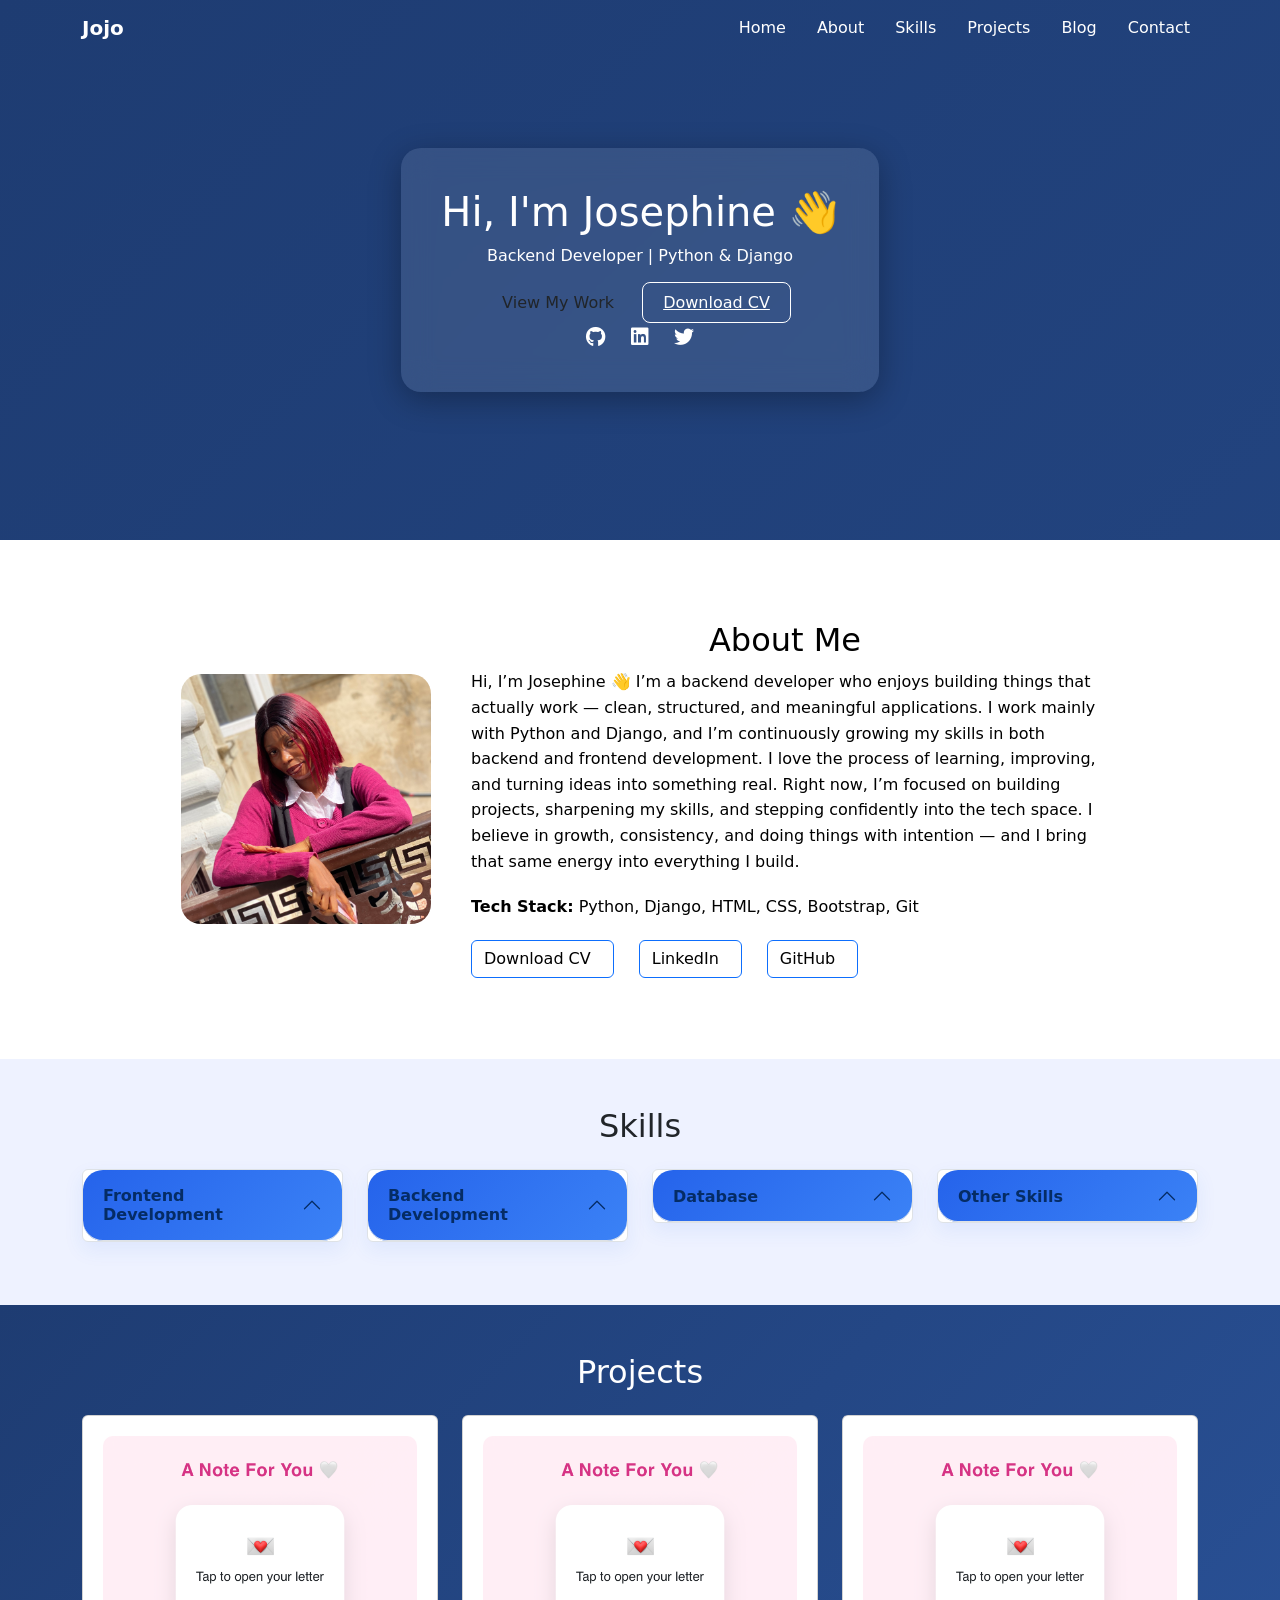
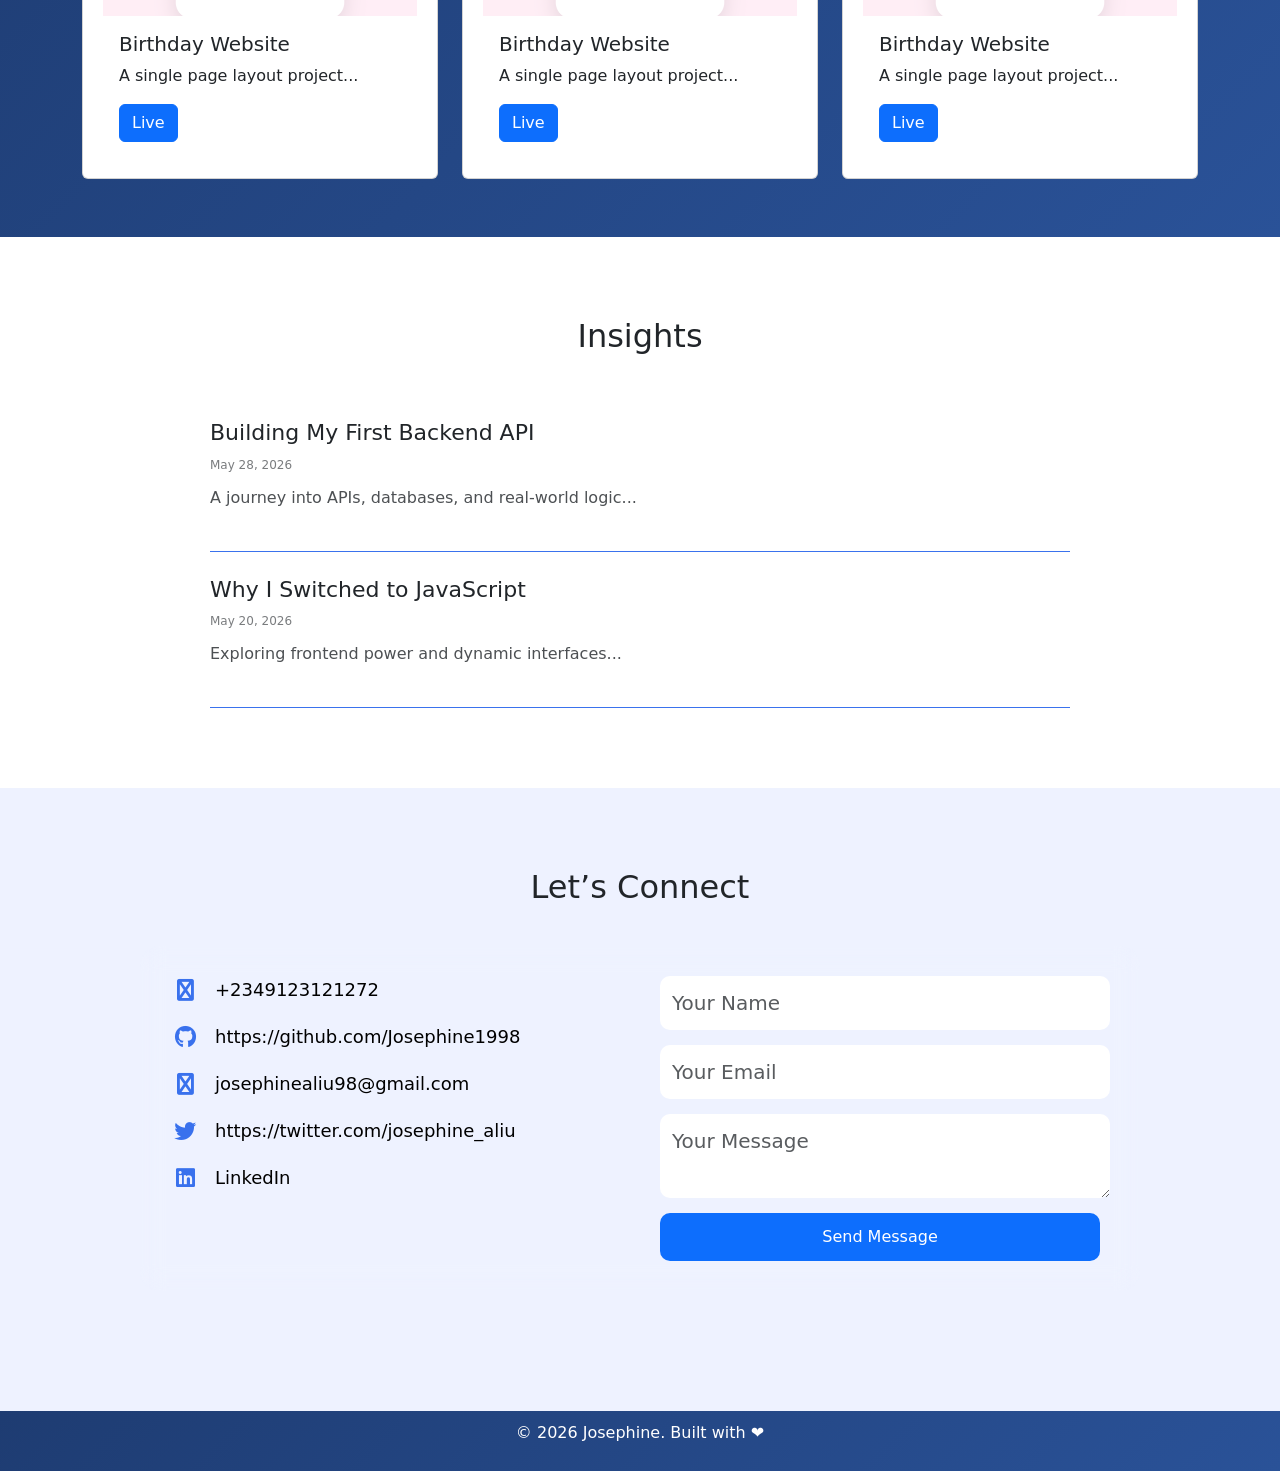
==== index.html @ 267a8271 "first commit" ====
<!DOCTYPE html>
<html lang="en">
<head>
    <meta charset="UTF-8">
    <meta name="viewport" content="width=device-width, initial-scale=1.0">
    <title>Document</title>

    <link rel="stylesheet" href="./style.css"> 
    
    <link href="https://cdn.jsdelivr.net/npm/bootstrap@5.3.0/dist/css/bootstrap.min.css" rel="stylesheet">
    <link rel="stylesheet" href="https://cdnjs.cloudflare.com/ajax/libs/font-awesome/6.0.0/css/all.min.css">
    <script src="./script.js"></script>
    <script src="https://cdn.jsdelivr.net/npm/bootstrap@5.3.0/dist/js/bootstrap.bundle.min.js"></script>
  </head>
<body>
  <!--Navigation Bar-->
  <nav class="navbar navbar-expand-lg fixed-top custom-nav">
  <div class="container d-flex align-items-center justify-content-between">
    
    <a class="navbar-brand fw-bold" href="#">Jojo</a>

      <ul class="navbar-nav d-flex flex-row ms-auto">
        <li class="nav-item"><a class="nav-link" href="#home">Home</a></li>
        <li class="nav-item"><a class="nav-link" href="#about">About</a></li>
        <li class="nav-item"><a class="nav-link" href="#skills">Skills</a></li>
        <li class="nav-item"><a class="nav-link" href="#projects">Projects</a></li>
        <li class="nav-item"><a class="nav-link" href="#blog">Blog</a></li>
        <li class="nav-item"><a class="nav-link" href="#contact">Contact</a></li>
      </ul>

  </div>
</nav>
    <!--Hero Section--->
<section id="home" class="hero">
  <div class="glass-card hero-card">

    <h1 class="fade-in">Hi, I'm Josephine 👋</h1>
    <p class="fade-in delay-1">
      Backend Developer | Python & Django
    </p>

    <div class="hero-buttons fade-in delay-2">
      <a href="#projects" class="btn">View My Work</a>
      <a href="cv.pdf" download class="btn-outline">Download CV</a>
    </div>

    <div class="socials fade-in delay-3">
      <a href="#"><i class="fab fa-github"></i></a>
      <a href="#"><i class="fab fa-linkedin"></i></a>
      <a href="#"><i class="fab fa-twitter"></i></a>
    </div>

  </div>
</section>
<!--About Section--->
<section id="about" class="about reveal">
  <div class="about-card">
    
    <div class="about-image">
      <img src="./image/abt.JPG" alt="Profile">
    </div>

    <div class="about-content">
      <h2>About Me</h2>
      <p>
Hi, I’m Josephine 👋

I’m a backend developer who enjoys building things that actually work — clean, structured, and meaningful applications. I work mainly with Python and Django, and I’m continuously growing my skills in both backend and frontend development.

I love the process of learning, improving, and turning ideas into something real. Right now, I’m focused on building projects, sharpening my skills, and stepping confidently into the tech space.

I believe in growth, consistency, and doing things with intention — and I bring that same energy into everything I build.
</p>
<p><strong>Tech Stack:</strong> Python, Django, HTML, CSS, Bootstrap, Git</p>

      <div class="about-buttons">
        <button type="button" class="btn btn-outline-primary"><a href="cv.pdf" download>Download CV </a></button>
        <button type="button" class="btn btn-outline-primary"><a href="#">LinkedIn</a></button>
        <button type="button" class="btn btn-outline-primary"><a href="#">GitHub</a></button>
      </div>
    </div>

  </div>
</section>
<!--Skill Section--->
<section id="skills" class="skills py-5">
  <div class="container">
    <h2 class="text-center mb-4">Skills</h2>

    <div class="row" id="skillsAccordion">
    
      <!-- FRONTEND -->
      <div class="col-md-3">
        <div class="accordion">

          <div class="accordion-item">
            <h2 class="accordion-header">
              <button class="accordion-button" type="button" data-bs-toggle="collapse" data-bs-target="#frontend">
                Frontend Development
              </button>
            </h2>

            <div id="frontend" class="accordion-collapse collapse" data-bs-parent="#skillsAccordion">
              <div class="accordion-body">

                <p>HTML</p>
                <div class="progress mb-2">
                  <div class="progress-bar" style="width:80%">80%</div>
                </div>

                <p>CSS</p>
                <div class="progress mb-2">
                  <div class="progress-bar" style="width:70%">70%</div>
                </div>

                <p>JavaScript</p>
                <div class="progress">
                  <div class="progress-bar" style="width:60%">60%</div>
                </div>

              </div>
            </div>
          </div>

        </div>
      </div>

      <!-- BACKEND -->
      <div class="col-md-3">
        <div class="accordion" id="backendSkills">

          <div class="accordion-item">
            <h2 class="accordion-header">
              <button class="accordion-button" type="button" data-bs-toggle="collapse" data-bs-target="#backend">
                Backend Development
              </button>
            </h2>

            <div id="backend" class="accordion-collapse collapse" data-bs-parent="#skillsAccordion">
              <div class="accordion-body">

                <p>Python</p>
                <div class="progress mb-2">
                  <div class="progress-bar" style="width:90%">90%</div>
                </div>

                <p>Django</p>
                <div class="progress mb-2">
                  <div class="progress-bar" style="width:70%">70%</div>
                </div>

                <p>Flask</p>
                <div class="progress">
                  <div class="progress-bar" style="width:60%">60%</div>
                </div>

              </div>
            </div>
          </div>

        </div>
      </div>

      <!-- DATABASE -->
      <div class="col-md-3">
        <div class="accordion" id="databaseSkills">

          <div class="accordion-item">
            <h2 class="accordion-header">
              <button class="accordion-button" type="button" data-bs-toggle="collapse" data-bs-target="#database">
                Database
              </button>
            </h2>

            <div id="database" class="accordion-collapse collapse" data-bs-parent="#skillsAccordion">
              <div class="accordion-body">

                <p>SQLite</p>
                <div class="progress mb-2">
                  <div class="progress-bar" style="width:85%">85%</div>
                </div>

                <p>PostgreSQL</p>
                <div class="progress">
                  <div class="progress-bar" style="width:70%">70%</div>
                </div>

              </div>
            </div>
          </div>

        </div>

      </div>

      <!-- OTHER -->
       <div class="col-md-3">
        <div class="accordion" id="otherSkills">

          <div class="accordion-item">
            <h2 class="accordion-header">
              <button class="accordion-button" type="button" data-bs-toggle="collapse" data-bs-target="#others">
                Other Skills
              </button>
            </h2>

            <div id="others" class="accordion-collapse collapse" data-bs-parent="#skillsAccordion">
              <div class="accordion-body">

                <p>Git</p>
                <div class="progress mb-2">
                  <div class="progress-bar" style="width:90%">90%</div>
                </div>

                <p>GitHub</p>
                <div class="progress mb-2">
                  <div class="progress-bar" style="width:85%">85%</div>
                </div>

                <p>Testing</p>
                <div class="progress">
                  <div class="progress-bar" style="width:70%">60%</div>
                </div>

              </div>
            </div>
          </div>

        </div>
      </div>
      </div>
    </div>
  </div>
</section>
<!--Projects Section--->
  <section id="projects" class="py-5">
  <div class="container">
    <h2 class="text-center mb-4">Projects</h2>

    <div class="row">

      <div class="col-md-4">
        <div class="card">
          <img src="./image/IMG_6779.PNG" class="card-img-top">
          <div class="card-body">
            <h5>Birthday Website</h5>
            <p>A single page layout project...</p>
            <a href="https://josephine1998.github.io/joshua-Birthday/" class="btn btn-primary">Live</a>
          </div>
        </div>
      </div>
      <div class="col-md-4">
        <div class="card">
          <img src="./image/IMG_6779.PNG" class="card-img-top">
          <div class="card-body">
            <h5>Birthday Website</h5>
            <p>A single page layout project...</p>
            <a href="https://josephine1998.github.io/joshua-Birthday/" class="btn btn-primary">Live</a>
          </div>
        </div>
      </div>
      <div class="col-md-4">
        <div class="card">
          <img src="./image/IMG_6779.PNG" class="card-img-top">
          <div class="card-body">
            <h5>Birthday Website</h5>
            <p>A single page layout project...</p>
            <a href="https://josephine1998.github.io/joshua-Birthday/" class="btn btn-primary">Live</a>
          </div>
        </div>
      </div>
    </div>
  </div>
</section>
  <!-- Blog Section -->
<section class="blog">
  <h2>Insights</h2>

  <div class="blog-list">
    
    <div class="blog-item">
      <h3>Building My First Backend API</h3>
      <span>May 28, 2026</span>
      <p>A journey into APIs, databases, and real-world logic...</p>
    </div>

    <div class="blog-item">
      <h3>Why I Switched to JavaScript</h3>
      <span>May 20, 2026</span>
      <p>Exploring frontend power and dynamic interfaces...</p>
    </div>

  </div>
</section>
<!--Contact Section--->
<section class="contact">
  <h2>Let’s Connect</h2>

  <div class="contact-container">

    <!-- LEFT: SOCIALS -->
    <div class="contact-socials">

      <a href="tel:+2349123121272">
        <i class="fab fa-phone"></i>
        <span>+2349123121272</span>
      </a>
      
      <a href="https://github.com/Josephine1998" target="_blank">
        <i class="fab fa-github"></i>
        <span>https://github.com/Josephine1998</span>
      </a>

      <a href="mailto:josephinealiu98@gmail.com" target="_blank">
        <i class="fab fa-envelope"></i>
        <span>josephinealiu98@gmail.com</span>
      </a>

      <a href="https://twitter.com/josephine_aliu" target="_blank">
        <i class="fab fa-twitter"></i>
        <span>https://twitter.com/josephine_aliu</span>
      </a>
      
      <a href="https://www.linkedin.com/in/josephine-aliu-448036221?" target="_blank">
        <i class="fab fa-linkedin"></i>
        <span>LinkedIn</span>
      </a>

    </div>

    <!-- RIGHT: FORM -->
    <div class="contact-form">
      <form>
        <input type="text" class="form-control form-control-lg"placeholder="Your Name">
        <input type="email" class="form-control form-control-lg" placeholder="Your Email">
        <textarea class="form-control form-control-lg" placeholder="Your Message"></textarea>
        <button class="btn btn-primary" type="submit">Send Message</button>
      </form>
    </div>

  </div>
</section>
<!-- Footer section -->
<footer class="footer">
  <p>© 2026 Josephine. Built with ❤️</p>
</footer>
</body>
</html>
---- style.css ----
/* NAVBAR STYLE */
html {
  scroll-behavior: smooth;
}

.custom-nav {
  background-color: transparent;
  transition: 0.3s ease;
}

.custom-nav .nav-link {
  color: white;
  margin-left: 15px;
  font-weight: 500;
}

.custom-nav .navbar-brand {
  color: white;
}

.custom-nav.scrolled {
  background-color: white;
  box-shadow: 0 2px 10px rgba(0,0,0,0.1);
}

.custom-nav.scrolled .nav-link,
.custom-nav.scrolled .navbar-brand {
  color: #333;
}

/* RESET */
* {
  margin: 0;
  padding: 0;
  box-sizing: border-box;
}

body {
  font-family: 'Segoe UI', sans-serif;
  line-height: 1.6;
  background-color: #f8f9fa;
  color: #333;
}

/* CONTAINER SPACING */
section {
  padding: 80px 0;
}

/* HEADINGS */
h1, h2, h3 {
  font-weight: 700;
}

h2 {
  text-align: center;
  margin-bottom: 40px;
}

/* BUTTON */
.btn-primary {
  background-color: #2563eb;
  border: none;
  padding: 10px 20px;
  border-radius: 5px;
  transition: 0.3s ease;
}

.btn-primary:hover {
  background-color: #1e40af;
}

/* ================= HERO ================= */
/* .hero {
  height: 100vh;
  display: flex;
  align-items: center;
  justify-content: center;
  text-align: center;
  background: linear-gradient(to right, #2563eb, #3b82f6);
  color: white;
}

.hero h1 {
  font-size: 3rem;
}

.hero p {
  margin: 15px 0;
  font-size: 1.2rem;
} */
body {
  margin: 0;
  font-family: 'Poppins', sans-serif;
}

/* HERO */
.hero {
  min-height: 60vh;
  display: flex;
  align-items: center;
  justify-content: center;
  padding: 20px;
  background: linear-gradient(135deg, #1e3c72, #2a5298);
  animation: gradientMove 8s ease infinite;
  background-size: 300% 300%;
  color: white;
}

/* Smooth moving gradient */
@keyframes gradientMove {
    0% { background-position: 0% 50%; }
    50% { background-position: 100% 50%; }
    100% { background-position: 0% 50%; }
}


/* GLASS CARD */
.glass-card {
  background: rgba(255, 255, 255, 0.1);
  border-radius: 20px;
  backdrop-filter: blur(15px);
  -webkit-backdrop-filter: blur(15px);
  padding: 40px;
  text-align: center;
  box-shadow: 0 8px 32px rgba(0,0,0,0.3);
  max-width: 600px;
}

/* BUTTONS */
.btn {
  background: #00c6ff;
  padding: 10px 20px;
  border-radius: 8px;
  color: white;
  text-decoration: none;
  margin-right: 10px;
}

.btn-outline {
  border: 1px solid white;
  padding: 10px 20px;
  border-radius: 8px;
  color: white;
}

/* SOCIALS */
.socials a {
  margin: 10px;
  font-size: 20px;
  color: white;
}
.fade-in {
  opacity: 0;
  transform: translateY(20px);
  animation: fadeUp 0.8s ease forwards;
}

.delay-1 { animation-delay: 0.3s; }
.delay-2 { animation-delay: 0.6s; }
.delay-3 { animation-delay: 0.9s; }

@keyframes fadeUp {
  to {
    opacity: 1;
    transform: translateY(0);
  }
}

.reveal {
  opacity: 0;
  transform: translateY(40px);
  transition: 0.6s ease;
}

.reveal.active {
  opacity: 1;
  transform: translateY(0);
}

/* ================= ABOUT ================= */
.about {
  display: flex;
  justify-content: center;
  padding: 60px 20px;
}

.about-card {
  display: flex;
  align-items: center;
  gap: 40px;
  max-width: 1000px;
  width: 100%;

  background: rgba(255, 255, 255, 0.08);
  backdrop-filter: blur(15px);
  border-radius: 20px;
  padding: 40px;

  border: 1px solid rgba(255, 255, 255, 0.2);
}

.about-image img {
  width: 250px;
  height: 250px;
  object-fit: cover;
  border-radius: 20px;
}

.about-content {
  flex: 1;
  color: black;
  /* opacity: 1;
  position: relative;
  z-index: 2; */
}

.about-content h2 {
  margin-bottom: 10px;
}

.about-content p {
  line-height: 1.6;
  margin-bottom: 20px;
}

.about-buttons {
  display: flex;
  gap: 15px;
  flex-wrap: nowrap; /* 🚨 THIS IS THE KEY */
  justify-content: flex-start;
  flex-wrap: nowrap;
  overflow-x: auto; /* allows scroll instead of breaking */
}

.about-buttons a {
  margin-right: 10px;
  /* padding: 10px; */
  border-radius: 10px;
  text-decoration: none;
  color: black;
  transition: 0.3s;

}

/* .about-buttons a:hover {
  background: rgba(255, 255, 255, 0.3);
} */

@media (max-width: 768px) {
  .about-card {
    flex-direction: column;
    text-align: center;
  }

  .about-image img {
    width: 180px;
    height: 180px;
  }

  .about-buttons {
    gap: 10px;
    text-align: center;
  }

  .about-buttons button {
    font-size: 12px;
    padding: 8px 10px;
    text-align: center;
  }

  .about-buttons a {
    display: inline-block;
    margin-bottom: 10px;
  }
}



/* ================= SKILLS ================= */
.accordion-button {
  font-weight: 600;
}

.accordion-button:not(.collapsed) {
  background-color: #2563eb;
  color: white;
}

.accordion-body {
  background-color: #f9fafb;
}

/* SOFT ACCORDION STYLE */
.accordion-item {
  border: none;
  border-radius: 20px;
  margin-bottom: 15px;
  overflow: hidden;
  box-shadow: 0 8px 20px rgba(37, 99, 235, 0.08);
}

/* HEADER BUTTON */
.accordion-button {
  border-radius: 20px !important;
  background: #f0f4ff;
  font-weight: 600;
  color: #2563eb;
  padding: 15px;
}

/* WHEN OPEN */
.accordion-button:not(.collapsed) {
  background: linear-gradient(135deg, #2563eb, #3b82f6);
  color: white;
}

/* REMOVE UGLY BORDER LINE */
.accordion-button:focus {
  box-shadow: none;
}

/* BODY */
.accordion-body {
  background: #ffffff;
  border-radius: 15px;
}

/* PROGRESS BAR SOFT LOOK */
.progress {
  height: 8px;
  border-radius: 50px;
  background-color: #e0e7ff;
}

.progress-bar {
  border-radius: 50px;
  background: linear-gradient(90deg, #2563eb, #60a5fa);
}

.skills {
  background-color: #eef2ff;
}

.progress {
  height: 10px;
  border-radius: 20px;
  overflow: hidden;
  margin-bottom: 20px;
}

.progress-bar {
  background-color: #2563eb;
  font-size: 10px;
  text-align: right;
  padding-right: 5px;
}

/* ================= PROJECTS ================= */
#projects{
  background: linear-gradient(135deg, #1e3c72, #2a5298);
  color: white;
}
.card img {
  border-radius: 10px 10px 0 0;
  height: 180px;
  object-fit: cover;
}

.card-body {
  padding: 15px;
}

.card {
  border-radius: 20px;
  overflow: hidden;
  transition: 0.3s ease;
  position: relative;
  height: auto;
  padding: 20px;
  margin-bottom: 10px;
}

.card:hover {
  transform: translateY(-8px);
}

/* overlay */
.card-overlay {
  position: absolute;
  bottom: 0;
  background: rgba(37, 99, 235, 0.9);
  color: white;
  width: 100%;
  padding: 15px;
  transform: translateY(100%);
  transition: 0.3s;
}

.card:hover .card-overlay {
  transform: translateY(0);
}

#projects {
  min-height: 40v;
  padding: 30px 0;
}

#about {
  min-height: 60v;
  padding: 40px 0;
}

/* ================= BLOG ================= */
.blog {
  padding: 80px 20px;
  max-width: 900px;
  margin: auto;
}

.blog h2 {
  font-size: 32px;
  margin-bottom: 40px;
}

.blog-item {
  padding: 25px 0;
  border-bottom: 1px solid rgba(37, 99, 235, 0.9);
  cursor: pointer;
  transition: 0.3s;
  position: relative;
}


.blog-item h3 {
  font-size: 22px;
  margin-bottom: 5px;
}

.blog-item span {
  font-size: 12px;
  opacity: 0.6;
}

.blog-item p {
  margin-top: 10px;
  opacity: 0.8;
  max-width: 600px;
}

.blog-item:hover {
  transform: translateX(10px);
}

.blog-item::before {
  content: "";
  position: absolute;
  left: 0;
  bottom: 0;
  width: 0%;
  height: 2px;
  background: white;
  transition: 0.3s;
}

.blog-item:hover::before {
  width: 100%;
}

@media (max-width: 768px) {
  .blog {
    padding: 60px 15px;
  }

  .blog h2 {
    font-size: 24px;
    text-align: center;
  }

  .blog-item h3 {
    font-size: 18px;
  }

  .blog-item p {
    font-size: 14px;
  }
}

@media (max-width: 480px) {
  .blog-item {
    padding: 20px 0;
  }
}
/* ================= CONTACT ================= */
.contact-container {
  display: flex;
  justify-content: space-between;
  gap: 40px;
  max-width: 1000px;
  margin: 40px auto;
  padding: 30px;
  border-radius: 20px;
  backdrop-filter: blur(12px);
  background: rgba(255,255,255,0.05);
}


.contact {
  text-align: center;
  padding: 80px 20px;
  background-color: #eef2ff;
}

.contact-socials {
  flex: 1;
  display: flex;
  flex-direction: column;
  gap: 20px;
}

.contact-socials a {
  display: flex;
  align-items: center;
  gap: 15px;
  text-decoration: none;
  /* color: white; */
  font-size: 18px;
  transition: 0.3s;
}

.contact-socials i {
  font-size: 22px;
  width: 30px;
  text-align: center;
  color: rgba(37, 99, 235, 0.9);
}

.contact-socials span {
  color: black;
}

.contact-socials a:hover {
  transform: translateX(8px);
  opacity: 0.7;
}

.contact-form {
  flex: 1;
}

.contact-form form {
  display: flex;
  flex-direction: column;
  gap: 15px;
}

.contact-form input,
.contact-form textarea {
  padding: 12px;
  border-radius: 10px;
  border: none;
  outline: none;
}

.contact-form button {
  padding: 12px;
  border: none;
  border-radius: 10px;
  cursor: pointer;
}

@media (max-width: 768px) {
  .contact-container {
    flex-direction: column;
  }

  .contact-socials {
    order: 1; /* socials FIRST */
  }

  .contact-form {
    order: 2; /* form BELOW */
  }
}

/* 

.contact-socials {
  margin: 20px 0;
}

.contact-socials a {
  margin: 0 10px;
  font-size: 24px;
  color: white;
  transition: 0.3s;
}

.contact-socials a:hover {
  transform: scale(1.2);
  opacity: 0.7;
}

.contact form {
  max-width: 500px;
  margin: auto;
  padding: 20px;
  border-radius: 15px;
  backdrop-filter: blur(10px);
  background: rgba(255,255,255,0.05);
}

.contact input,
.contact textarea {
  width: 100%;
  padding: 12px;
  border-radius: 10px;
  border: none;
  outline: none;
  margin-bottom: 15px;
}

@media (max-width: 768px) {
  .contact {
    padding: 60px 15px;
  }

  .contact h2 {
    font-size: 24px;
  }

  .contact-socials a {
    font-size: 20px;
  }

  .contact form {
    gap: 12px;
  }
}

@media (max-width: 500px) {
  .contact button {
    width: 100%;
  }
} */
/* ================= FOOTER ================= */
.footer {
  text-align: center;
  padding: 10px;
  background: linear-gradient(135deg, #1e3c72, #2a5298);
  color: white;
  backdrop-filter: blur(10px);
}

/* ================= MOBILE ================= */
@media (max-width: 768px) {
  .hero h1 {
    font-size: 2rem;
  }

  .row {
    text-align: center;
  }

  .about img {
    margin-bottom: 20px;
  }
}
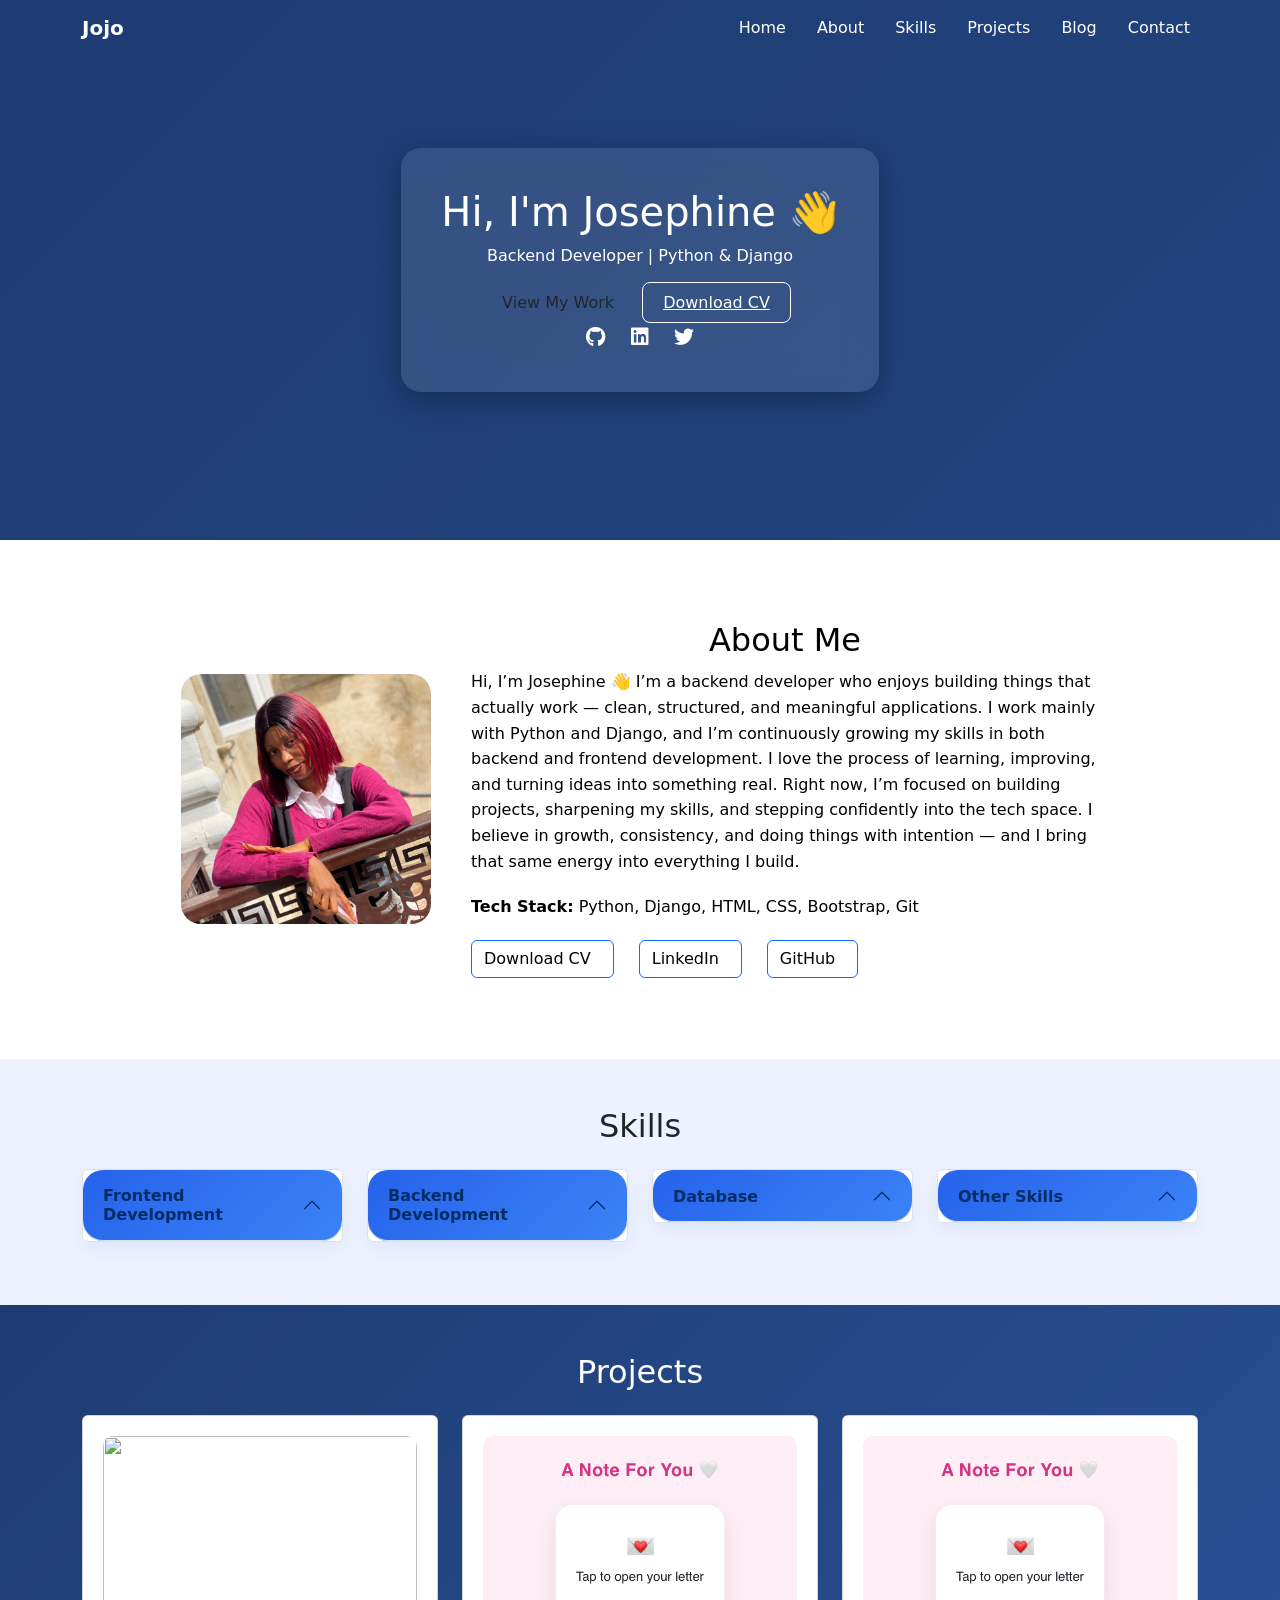
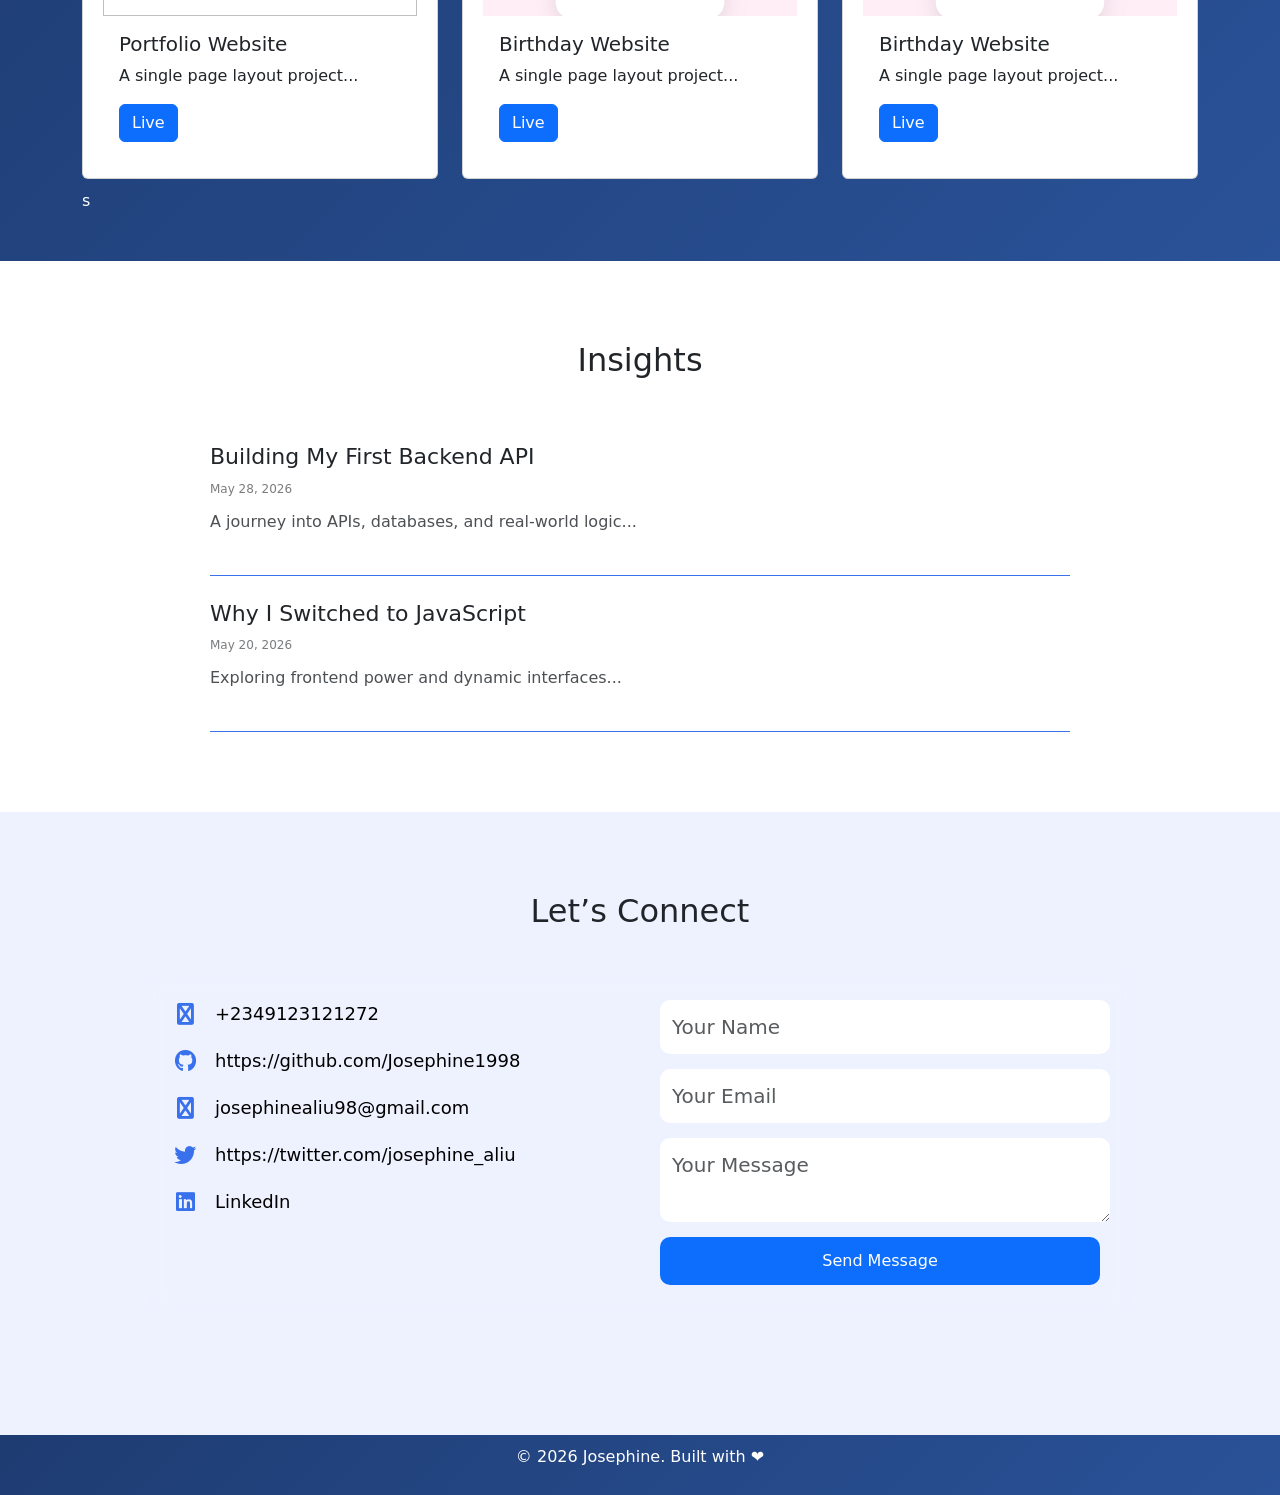
==== commit 1c38f3bf: "modifed some sections" ====
--- a/index.html
+++ b/index.html
@@ -41,13 +41,13 @@
 
     <div class="hero-buttons fade-in delay-2">
       <a href="#projects" class="btn">View My Work</a>
-      <a href="cv.pdf" download class="btn-outline">Download CV</a>
+      <a href="https://drive.google.com/file/d/1-ngdaUMreWk4tXXgG9ZbaPuMj45Tqpm9/view?usp=drive_link" download class="btn-outline">Download CV</a>
     </div>
 
     <div class="socials fade-in delay-3">
-      <a href="#"><i class="fab fa-github"></i></a>
-      <a href="#"><i class="fab fa-linkedin"></i></a>
-      <a href="#"><i class="fab fa-twitter"></i></a>
+      <a href="https://github.com/josephine1998"><i class="fab fa-github"></i></a>
+      <a href="https://www.linkedin.com/in/josephine-aliu-448036221?"><i class="fab fa-linkedin"></i></a>
+      <a href="https://twitter.com/josephine_aliu"><i class="fab fa-twitter"></i></a>
     </div>
 
   </div>
@@ -74,9 +74,9 @@
 <p><strong>Tech Stack:</strong> Python, Django, HTML, CSS, Bootstrap, Git</p>
 
       <div class="about-buttons">
-        <button type="button" class="btn btn-outline-primary"><a href="cv.pdf" download>Download CV </a></button>
-        <button type="button" class="btn btn-outline-primary"><a href="#">LinkedIn</a></button>
-        <button type="button" class="btn btn-outline-primary"><a href="#">GitHub</a></button>
+        <button type="button" class="btn btn-outline-primary"><a href="https://drive.google.com/file/d/1-ngdaUMreWk4tXXgG9ZbaPuMj45Tqpm9/view?usp=drive_link" download>Download CV </a></button>
+        <button type="button" class="btn btn-outline-primary"><a href="https://www.linkedin.com/in/josephine-aliu-448036221?">LinkedIn</a></button>
+        <button type="button" class="btn btn-outline-primary"><a href="https://github.com/josephine1998">GitHub</a></button>
       </div>
     </div>
 
@@ -239,6 +239,16 @@
 
     <div class="row">
 
+      <div class="col-md-4">
+        <div class="card">
+          <img src="./image/IMG_6906.JPG" class="card-img-top">
+          <div class="card-body">
+            <h5>Portfolio Website</h5>
+            <p>A single page layout project...</p>
+            <a href="https://josephine1998.github.io/my_portfolio/" class="btn btn-primary">Live</a>
+          </div>
+        </div>s
+      </div>
       <div class="col-md-4">
         <div class="card">
           <img src="./image/IMG_6779.PNG" class="card-img-top">
@@ -259,21 +269,11 @@
           </div>
         </div>
       </div>
-      <div class="col-md-4">
-        <div class="card">
-          <img src="./image/IMG_6779.PNG" class="card-img-top">
-          <div class="card-body">
-            <h5>Birthday Website</h5>
-            <p>A single page layout project...</p>
-            <a href="https://josephine1998.github.io/joshua-Birthday/" class="btn btn-primary">Live</a>
-          </div>
-        </div>
-      </div>
     </div>
   </div>
 </section>
   <!-- Blog Section -->
-<section class="blog">
+<section id="blog" class="blog">
   <h2>Insights</h2>
 
   <div class="blog-list">
@@ -293,7 +293,7 @@
   </div>
 </section>
 <!--Contact Section--->
-<section class="contact">
+<section id="contact" class="contact">
   <h2>Let’s Connect</h2>
 
   <div class="contact-container">
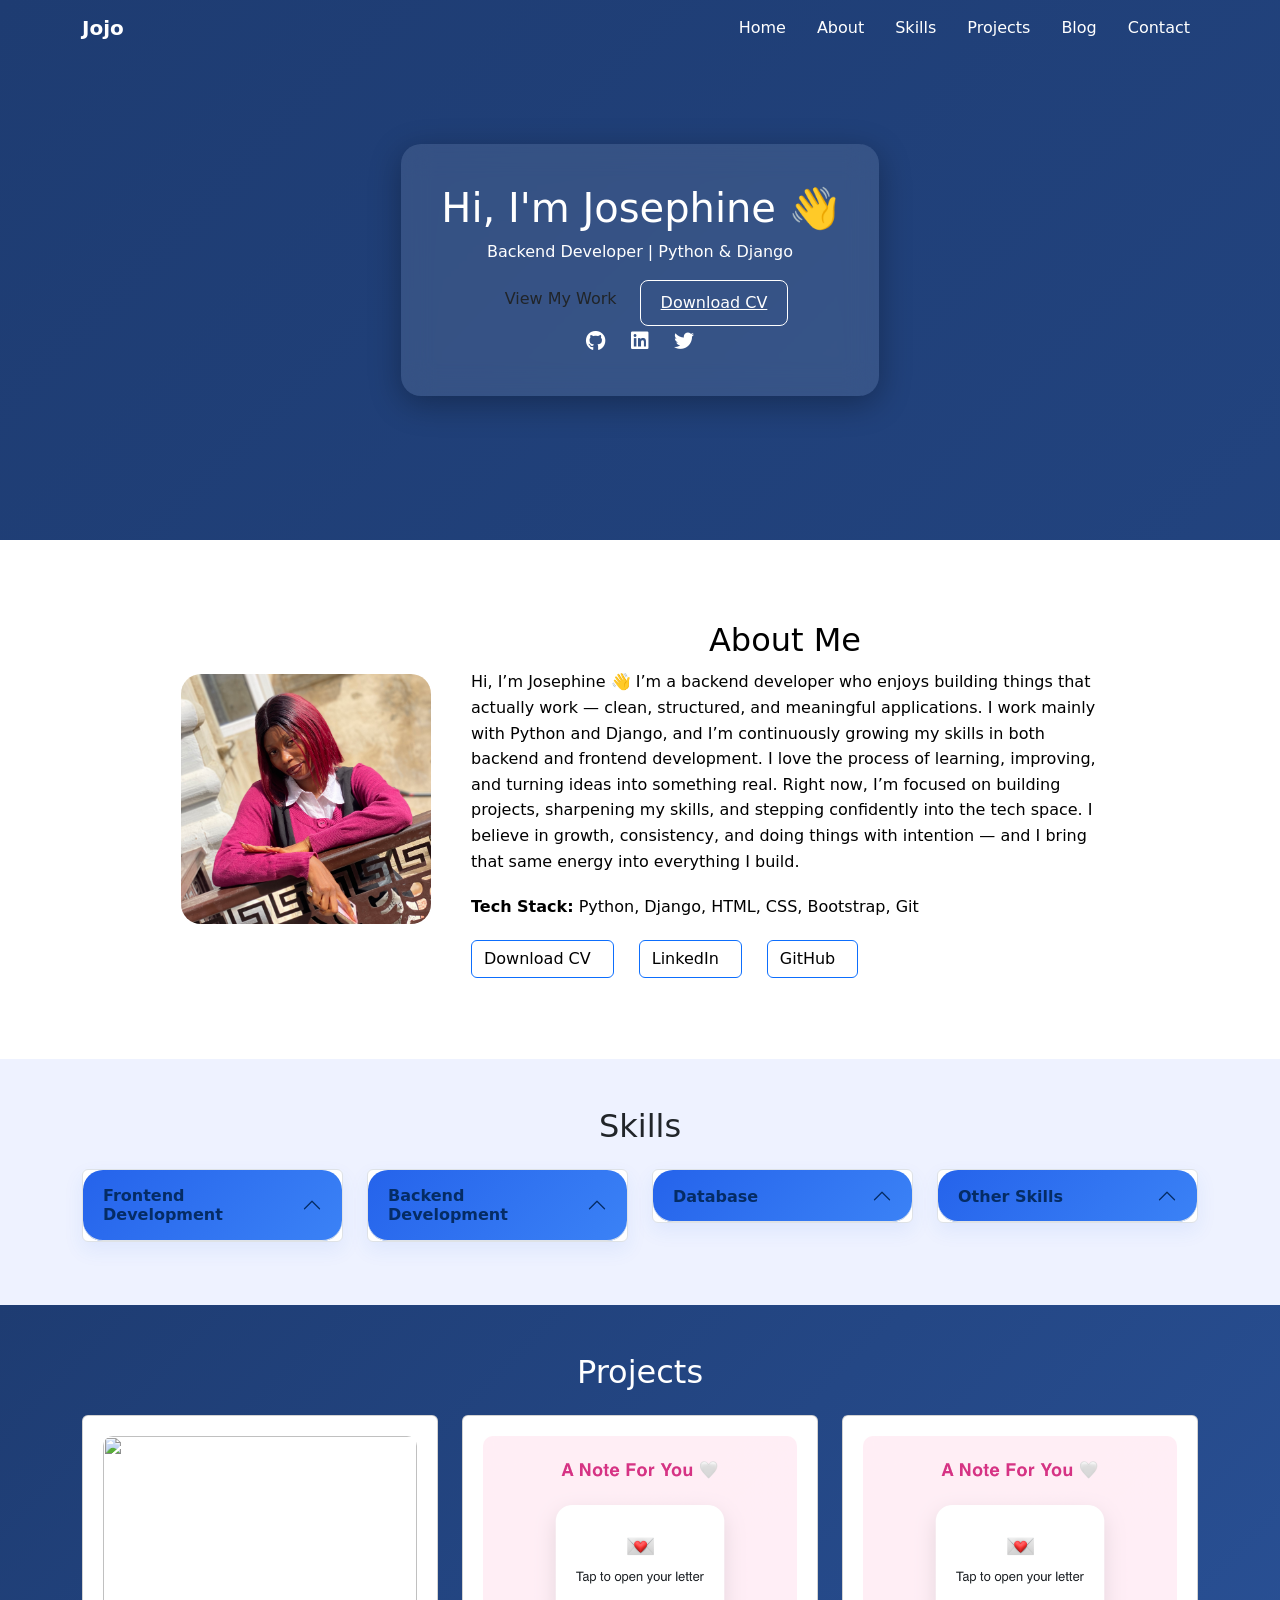
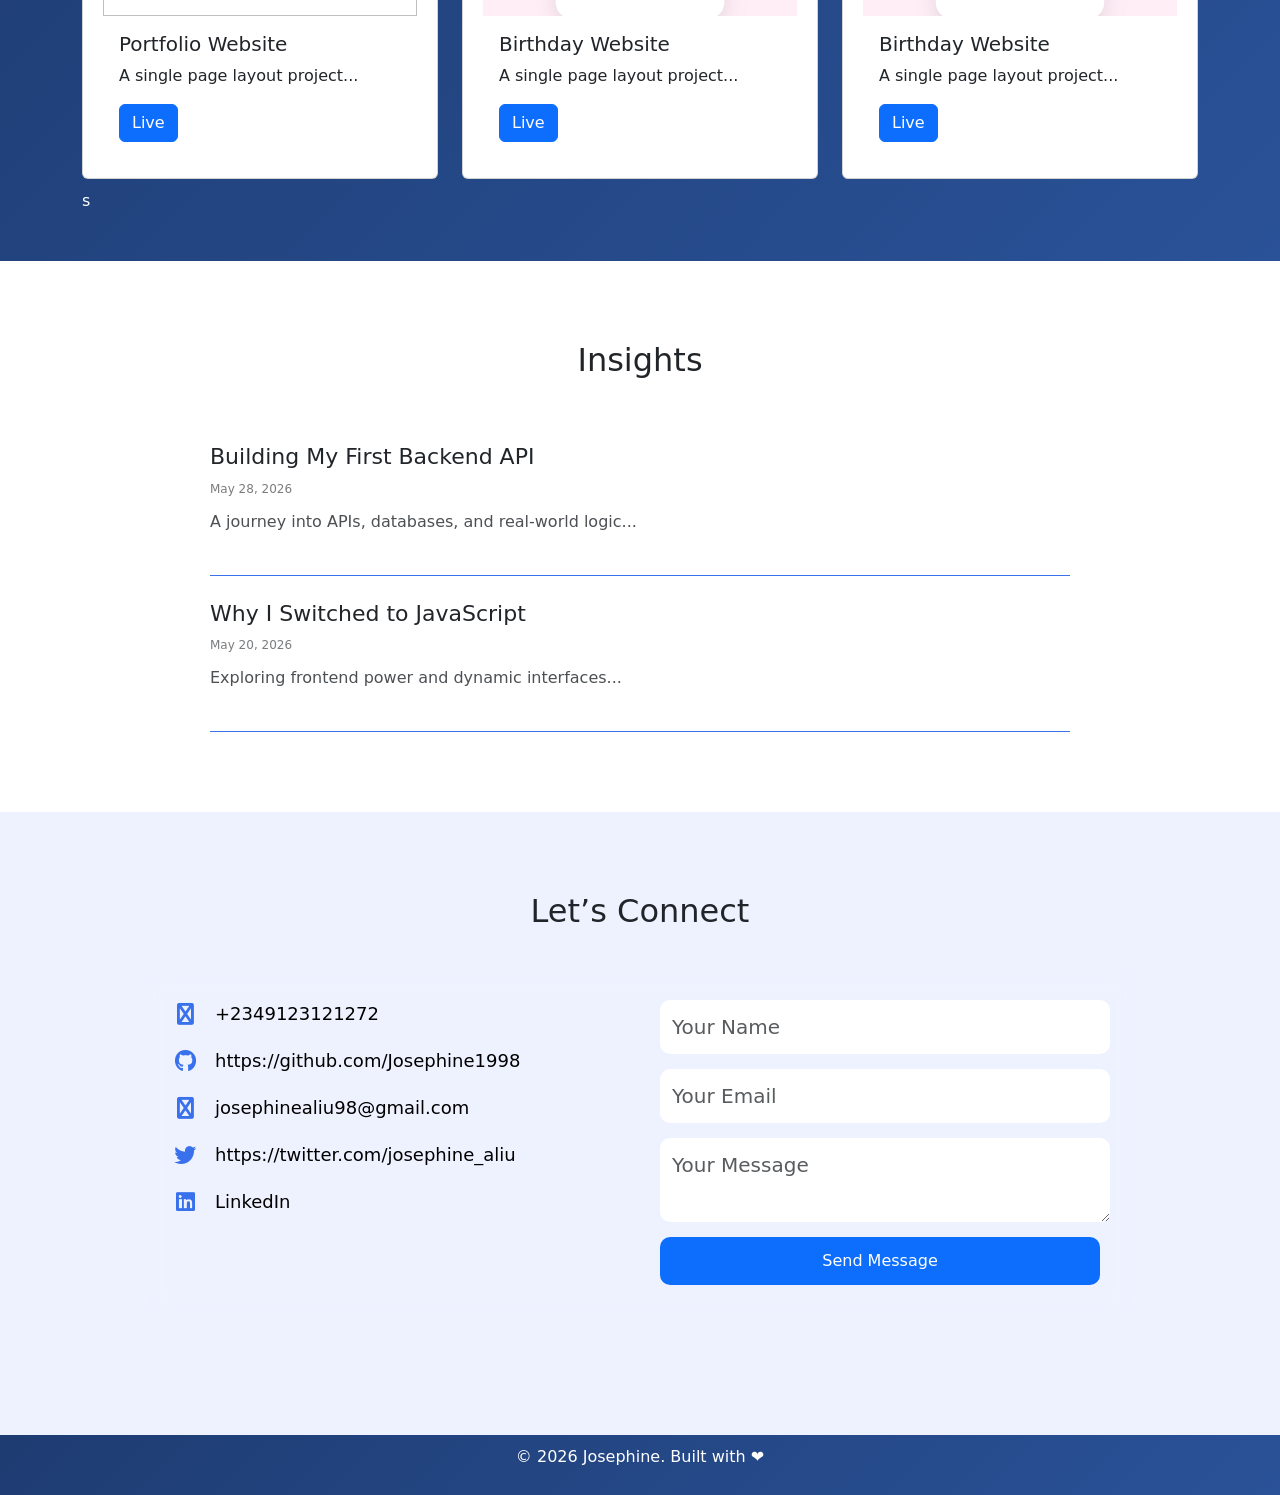
==== commit 077fed59: "modified hero button section" ====
--- a/index.html
+++ b/index.html
@@ -39,7 +39,7 @@
       Backend Developer | Python & Django
     </p>
 
-    <div class="hero-buttons fade-in delay-2">
+    <div class="hero-buttons fade-in delay-2 d-flex justify-content-center flex-nowrap">
       <a href="#projects" class="btn">View My Work</a>
       <a href="https://drive.google.com/file/d/1-ngdaUMreWk4tXXgG9ZbaPuMj45Tqpm9/view?usp=drive_link" download class="btn-outline">Download CV</a>
     </div>
--- a/style.css
+++ b/style.css
@@ -273,9 +273,8 @@
     display: inline-block;
     margin-bottom: 10px;
   }
-}
-
-
+
+}
 
 /* ================= SKILLS ================= */
 .accordion-button {
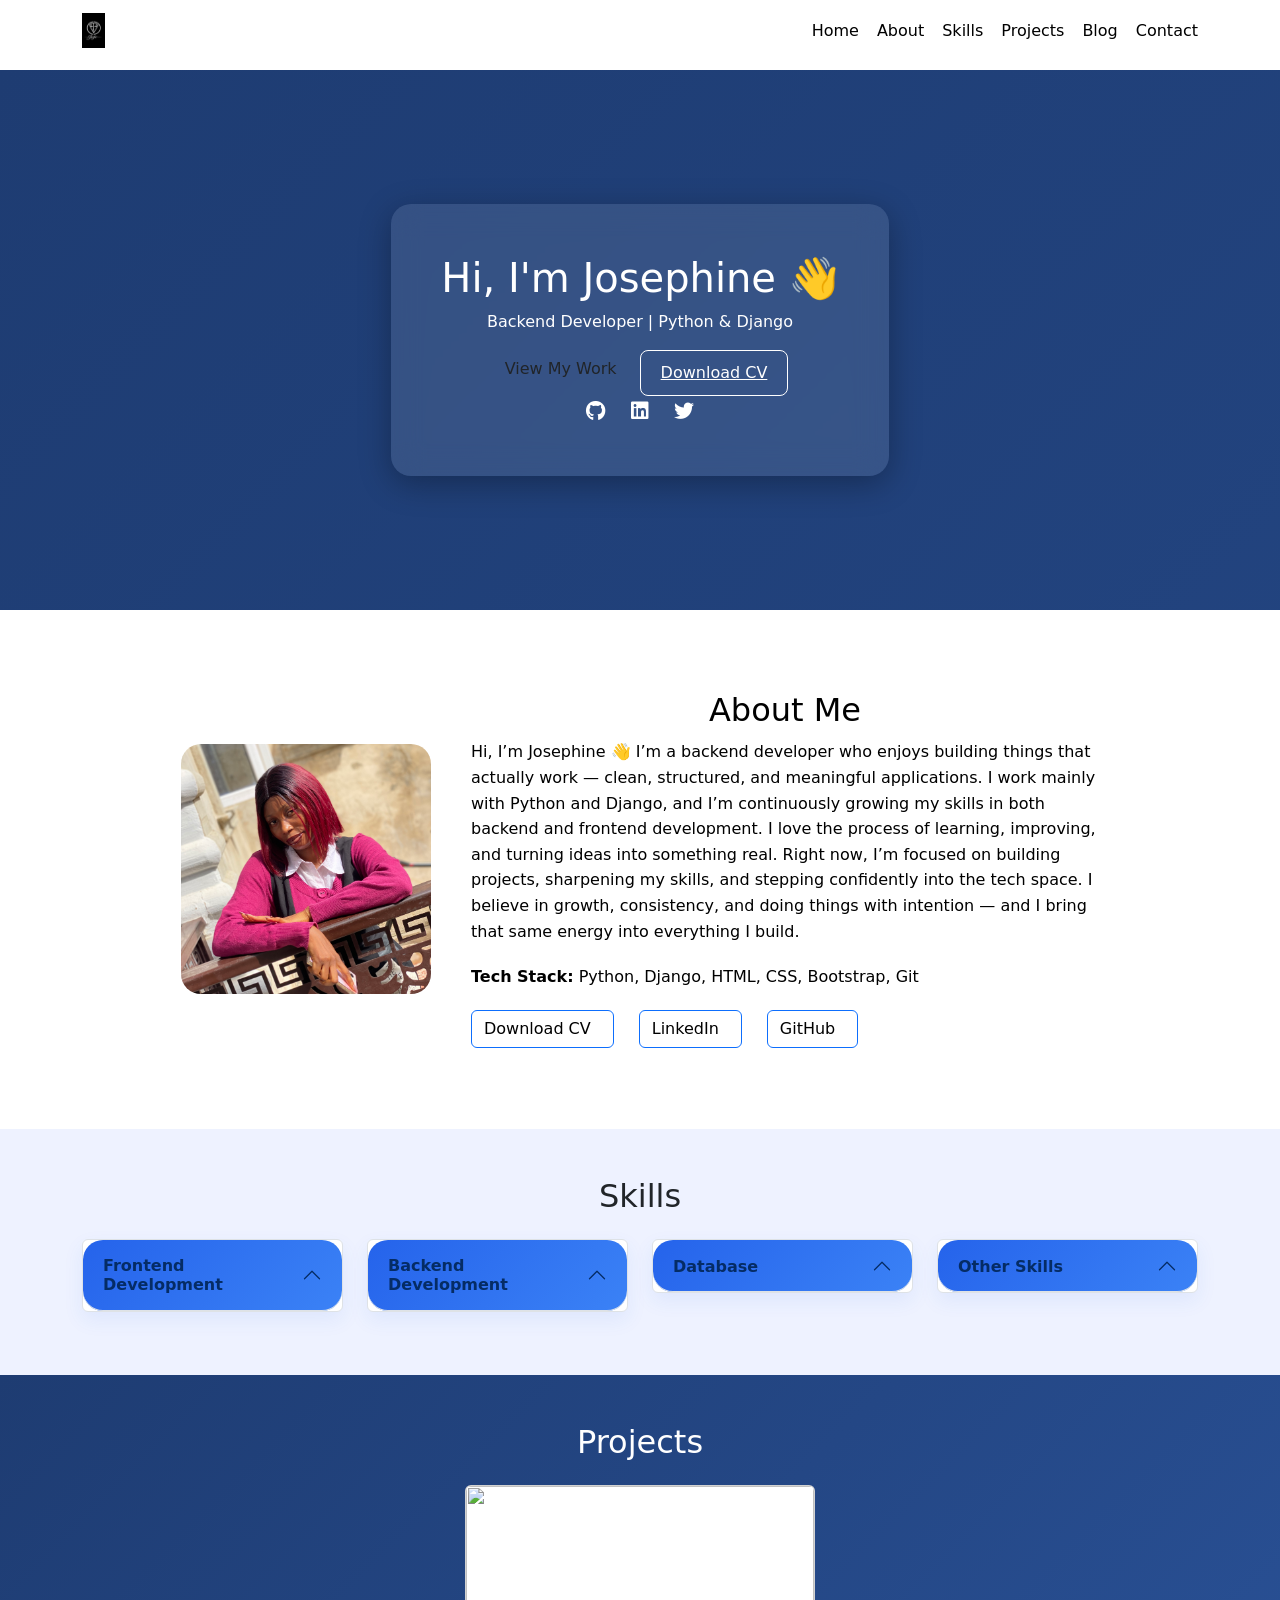
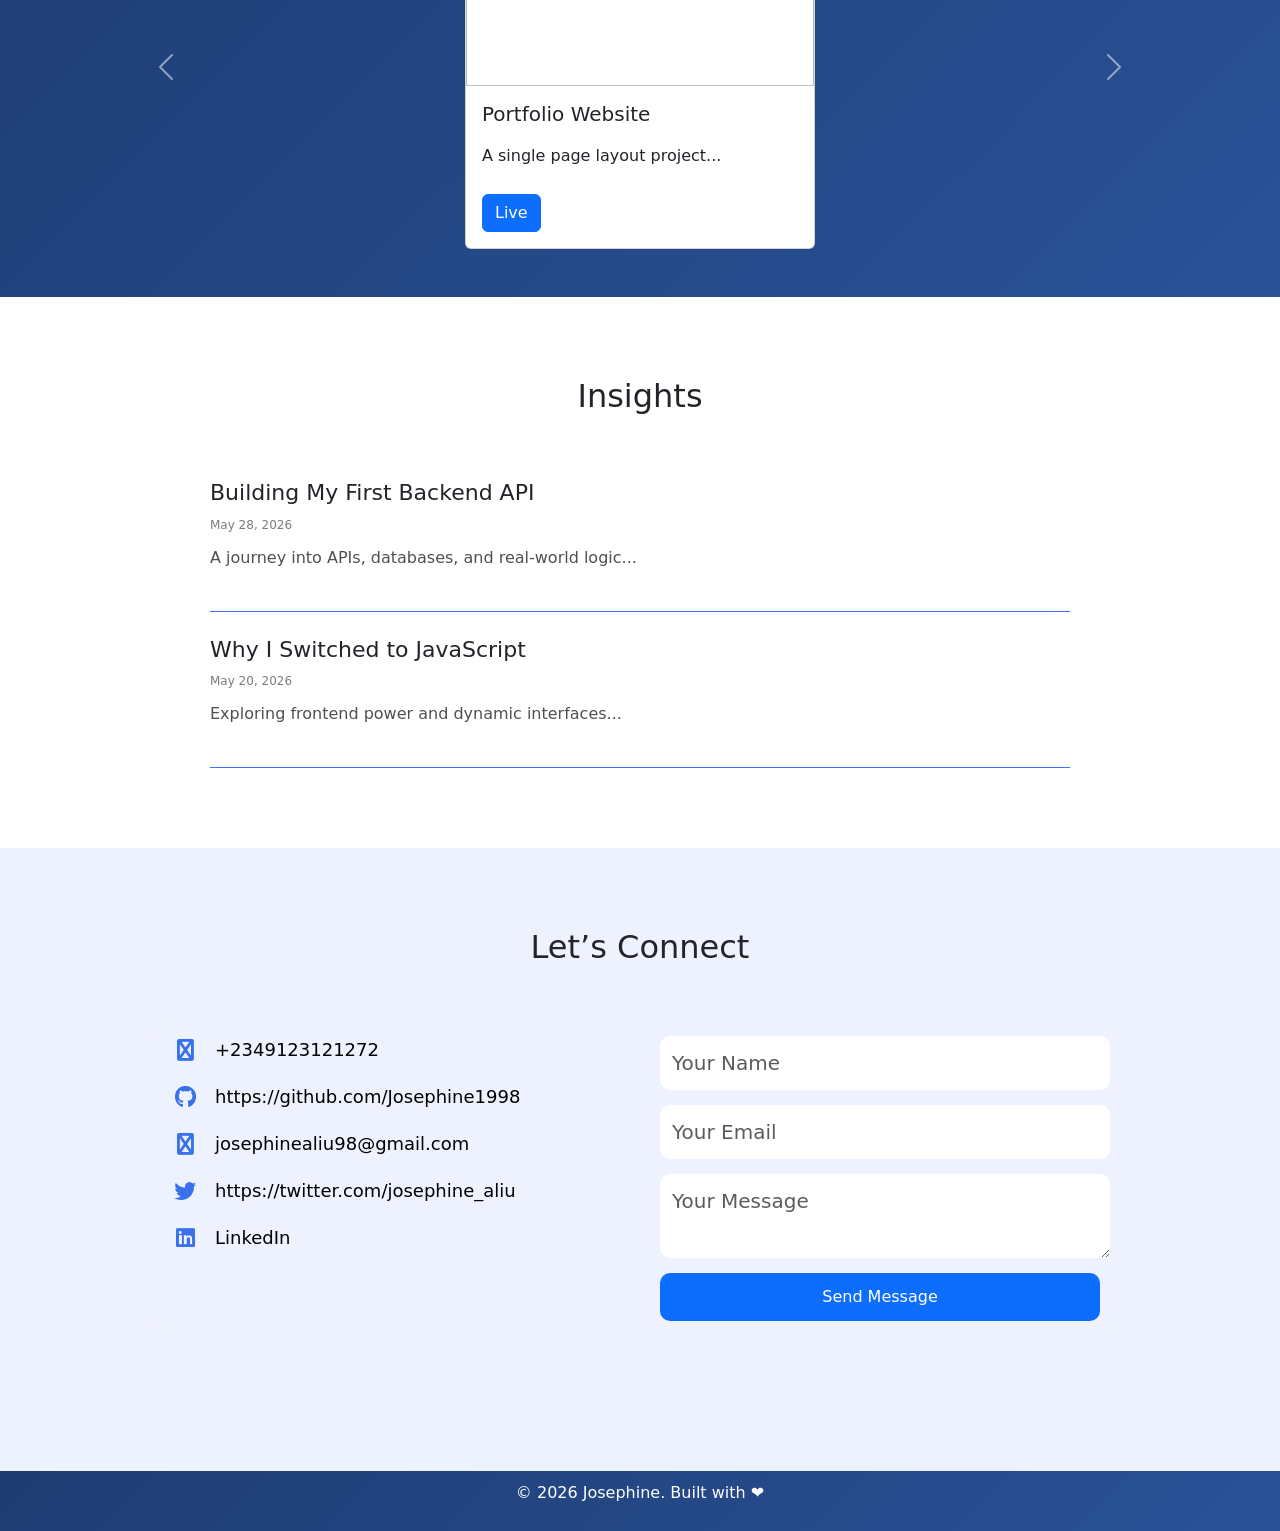
==== commit 5baa4e2d: "modigied nav, addlogo and project sections" ====
--- a/index.html
+++ b/index.html
@@ -14,22 +14,25 @@
   </head>
 <body>
   <!--Navigation Bar-->
-  <nav class="navbar navbar-expand-lg fixed-top custom-nav">
-  <div class="container d-flex align-items-center justify-content-between">
-    
-    <a class="navbar-brand fw-bold" href="#">Jojo</a>
-
-      <ul class="navbar-nav d-flex flex-row ms-auto">
-        <li class="nav-item"><a class="nav-link" href="#home">Home</a></li>
-        <li class="nav-item"><a class="nav-link" href="#about">About</a></li>
-        <li class="nav-item"><a class="nav-link" href="#skills">Skills</a></li>
-        <li class="nav-item"><a class="nav-link" href="#projects">Projects</a></li>
-        <li class="nav-item"><a class="nav-link" href="#blog">Blog</a></li>
-        <li class="nav-item"><a class="nav-link" href="#contact">Contact</a></li>
-      </ul>
+  <nav class="navbar custom-nav fixed-top">
+  <div class="container nav-wrapper">
+
+    <a class="navbar-brand fw-bold" href="#">
+      <img src="./image/logo.jpeg" alt="Logo" height="35">
+    </a>
+
+    <div class="nav-links">
+      <a class="nav-link" href="#home">Home</a>
+      <a class="nav-link" href="#about">About</a>
+      <a class="nav-link" href="#skills">Skills</a>
+      <a class="nav-link" href="#projects">Projects</a>
+      <a class="nav-link" href="#blog">Blog</a>
+      <a class="nav-link" href="#contact">Contact</a>
+    </div>
 
   </div>
 </nav>
+<div class="nav-spacer"></div>
     <!--Hero Section--->
 <section id="home" class="hero">
   <div class="glass-card hero-card">
@@ -237,20 +240,28 @@
   <div class="container">
     <h2 class="text-center mb-4">Projects</h2>
 
-    <div class="row">
-
-      <div class="col-md-4">
-        <div class="card">
+    <div id="projectsCarousel" class="carousel slide" data-bs-ride="carousel" data-bs-interval="3000">
+
+  <div class="carousel-inner">
+
+    <!-- ITEM 1 -->
+    <div class="carousel-item active">
+      <div class="d-flex justify-content-center">
+        <div class="card project-card">
           <img src="./image/IMG_6906.JPG" class="card-img-top">
           <div class="card-body">
             <h5>Portfolio Website</h5>
             <p>A single page layout project...</p>
             <a href="https://josephine1998.github.io/my_portfolio/" class="btn btn-primary">Live</a>
           </div>
-        </div>s
-      </div>
-      <div class="col-md-4">
-        <div class="card">
+        </div>
+      </div>
+    </div>
+
+    <!-- ITEM 2 -->
+    <div class="carousel-item">
+      <div class="d-flex justify-content-center">
+        <div class="card project-card">
           <img src="./image/IMG_6779.PNG" class="card-img-top">
           <div class="card-body">
             <h5>Birthday Website</h5>
@@ -259,8 +270,12 @@
           </div>
         </div>
       </div>
-      <div class="col-md-4">
-        <div class="card">
+    </div>
+
+    <!-- ITEM 3 -->
+    <div class="carousel-item">
+      <div class="d-flex justify-content-center">
+        <div class="card project-card">
           <img src="./image/IMG_6779.PNG" class="card-img-top">
           <div class="card-body">
             <h5>Birthday Website</h5>
@@ -270,6 +285,26 @@
         </div>
       </div>
     </div>
+
+  </div>
+
+      <!-- indicators -->
+  <!-- <div class="carousel-indicators">
+    <button type="button" data-bs-target="#projectsCarousel" data-bs-slide-to="0" class="active"></button>
+    <button type="button" data-bs-target="#projectsCarousel" data-bs-slide-to="1"></button>
+    <button type="button" data-bs-target="#projectsCarousel" data-bs-slide-to="2"></button>
+  </div> -->
+
+  <!-- controls -->
+  <button class="carousel-control-prev" type="button" data-bs-target="#projectsCarousel" data-bs-slide="prev">
+    <span class="carousel-control-prev-icon"></span>
+  </button>
+
+  <button class="carousel-control-next" type="button" data-bs-target="#projectsCarousel" data-bs-slide="next">
+    <span class="carousel-control-next-icon"></span>
+  </button>
+
+</div>
   </div>
 </section>
   <!-- Blog Section -->
--- a/style.css
+++ b/style.css
@@ -1,31 +1,6 @@
 /* NAVBAR STYLE */
 html {
   scroll-behavior: smooth;
-}
-
-.custom-nav {
-  background-color: transparent;
-  transition: 0.3s ease;
-}
-
-.custom-nav .nav-link {
-  color: white;
-  margin-left: 15px;
-  font-weight: 500;
-}
-
-.custom-nav .navbar-brand {
-  color: white;
-}
-
-.custom-nav.scrolled {
-  background-color: white;
-  box-shadow: 0 2px 10px rgba(0,0,0,0.1);
-}
-
-.custom-nav.scrolled .nav-link,
-.custom-nav.scrolled .navbar-brand {
-  color: #333;
 }
 
 /* RESET */
@@ -40,6 +15,98 @@
   line-height: 1.6;
   background-color: #f8f9fa;
   color: #333;
+  margin: 0;
+  font-family: 'Poppins', sans-serif;
+}
+
+/* BASE NAVBAR */
+.custom-nav {
+  position: fixed;
+  top: 0;
+  left: 0;
+  right: 0;
+  z-index: 9999;
+
+  background: transparent;
+  transition: all 0.3s ease;
+}
+
+/* SCROLLED STATE */
+.custom-nav.scrolled {
+  background: #fff;
+  box-shadow: 0 2px 10px rgba(0,0,0,0.08);
+}
+
+.navbar-brand {
+  align-self: flex-start;
+}
+
+/* LAYOUT */
+.nav-wrapper {
+  display: flex;
+  justify-content: space-between;
+  align-items: center;
+  width: 100%;
+}
+
+/* NAV LINKS DESKTOP */
+.nav-links {
+  display: flex;
+  gap: 18px;
+}
+
+.nav-links .nav-link {
+  text-decoration: none;
+  color: #000;
+  font-weight: 500;
+}
+
+.nav-spacer {
+  height: 70px; /* match your navbar height */
+}
+
+/* MOBILE */
+@media (max-width: 768px) {
+
+  .nav-links {
+    display: flex;
+    flex-wrap: nowrap;
+
+    overflow-x: auto;
+    overflow-y: hidden;
+
+    width: 100%;
+
+    gap: 18px;
+    padding: 10px 0;
+
+    -webkit-overflow-scrolling: touch;
+
+    /* 🔥 KEY: forces real overflow behavior */
+    white-space: nowrap;
+  }
+
+  .nav-links a {
+    flex: 0 0 auto;
+    white-space: nowrap;
+  }
+
+  /* optional: makes it feel more “carousel-like” */
+  .nav-links {
+    scroll-snap-type: x mandatory;
+  }
+
+  .nav-links a {
+    scroll-snap-align: start;
+  }
+
+  .nav-links::-webkit-scrollbar {
+    display: none;
+  }
+
+  .nav-spacer {
+  height: 90px; /* match your navbar height */
+  }
 }
 
 /* CONTAINER SPACING */
@@ -89,10 +156,6 @@
   margin: 15px 0;
   font-size: 1.2rem;
 } */
-body {
-  margin: 0;
-  font-family: 'Poppins', sans-serif;
-}
 
 /* HERO */
 .hero {
@@ -121,7 +184,7 @@
   border-radius: 20px;
   backdrop-filter: blur(15px);
   -webkit-backdrop-filter: blur(15px);
-  padding: 40px;
+  padding: 50px;
   text-align: center;
   box-shadow: 0 8px 32px rgba(0,0,0,0.3);
   max-width: 600px;
@@ -360,25 +423,29 @@
   background: linear-gradient(135deg, #1e3c72, #2a5298);
   color: white;
 }
+
 .card img {
-  border-radius: 10px 10px 0 0;
-  height: 180px;
+  height: 200px;
   object-fit: cover;
 }
 
 .card-body {
-  padding: 15px;
+  padding: 10px;
+  display: flex;
+  flex-direction: column;
+  gap: 10px;
 }
 
 .card {
   border-radius: 20px;
   overflow: hidden;
   transition: 0.3s ease;
-  position: relative;
-  height: auto;
-  padding: 20px;
-  margin-bottom: 10px;
-}
+  padding: 0; /* 🔥 remove padding or it looks weird in carousel */
+  margin-bottom: 0;
+  width: 100%;
+  max-width: 350px;
+}
+
 
 .card:hover {
   transform: translateY(-8px);
@@ -405,9 +472,54 @@
   padding: 30px 0;
 }
 
+.project-card {
+  display: flex;
+  flex-direction: column;
+  justify-content: space-between;
+  height: 100%;
+}
+
 #about {
   min-height: 60v;
   padding: 40px 0;
+}
+
+.card-body .btn {
+  margin-top: auto;
+  align-self: flex-start;
+}
+
+.custom-indicators {
+  position: static;   /* 🔥 removes overlay behavior */
+  margin-top: 15px;
+  display: flex;
+  justify-content: center;
+  gap: 8px;
+}
+
+.custom-indicators button {
+  width: 10px;
+  height: 10px;
+  border-radius: 50%;
+
+  background-color: rgba(255, 255, 255, 0.3); /* soft blue-section-friendly look */
+  border: 1px solid rgba(255, 255, 255, 0.5);
+
+  transition: all 0.3s ease;
+  opacity: 0.6;
+}
+
+.custom-indicators .active {
+  background-color: #ffffff;
+  opacity: 1;
+  transform: scale(1.2);
+  box-shadow: 0 0 10px rgba(255, 255, 255, 0.6);
+}
+
+@media (max-width: 768px) {
+  .project-card {
+    max-width: 320px;
+  }
 }
 
 /* ================= BLOG ================= */
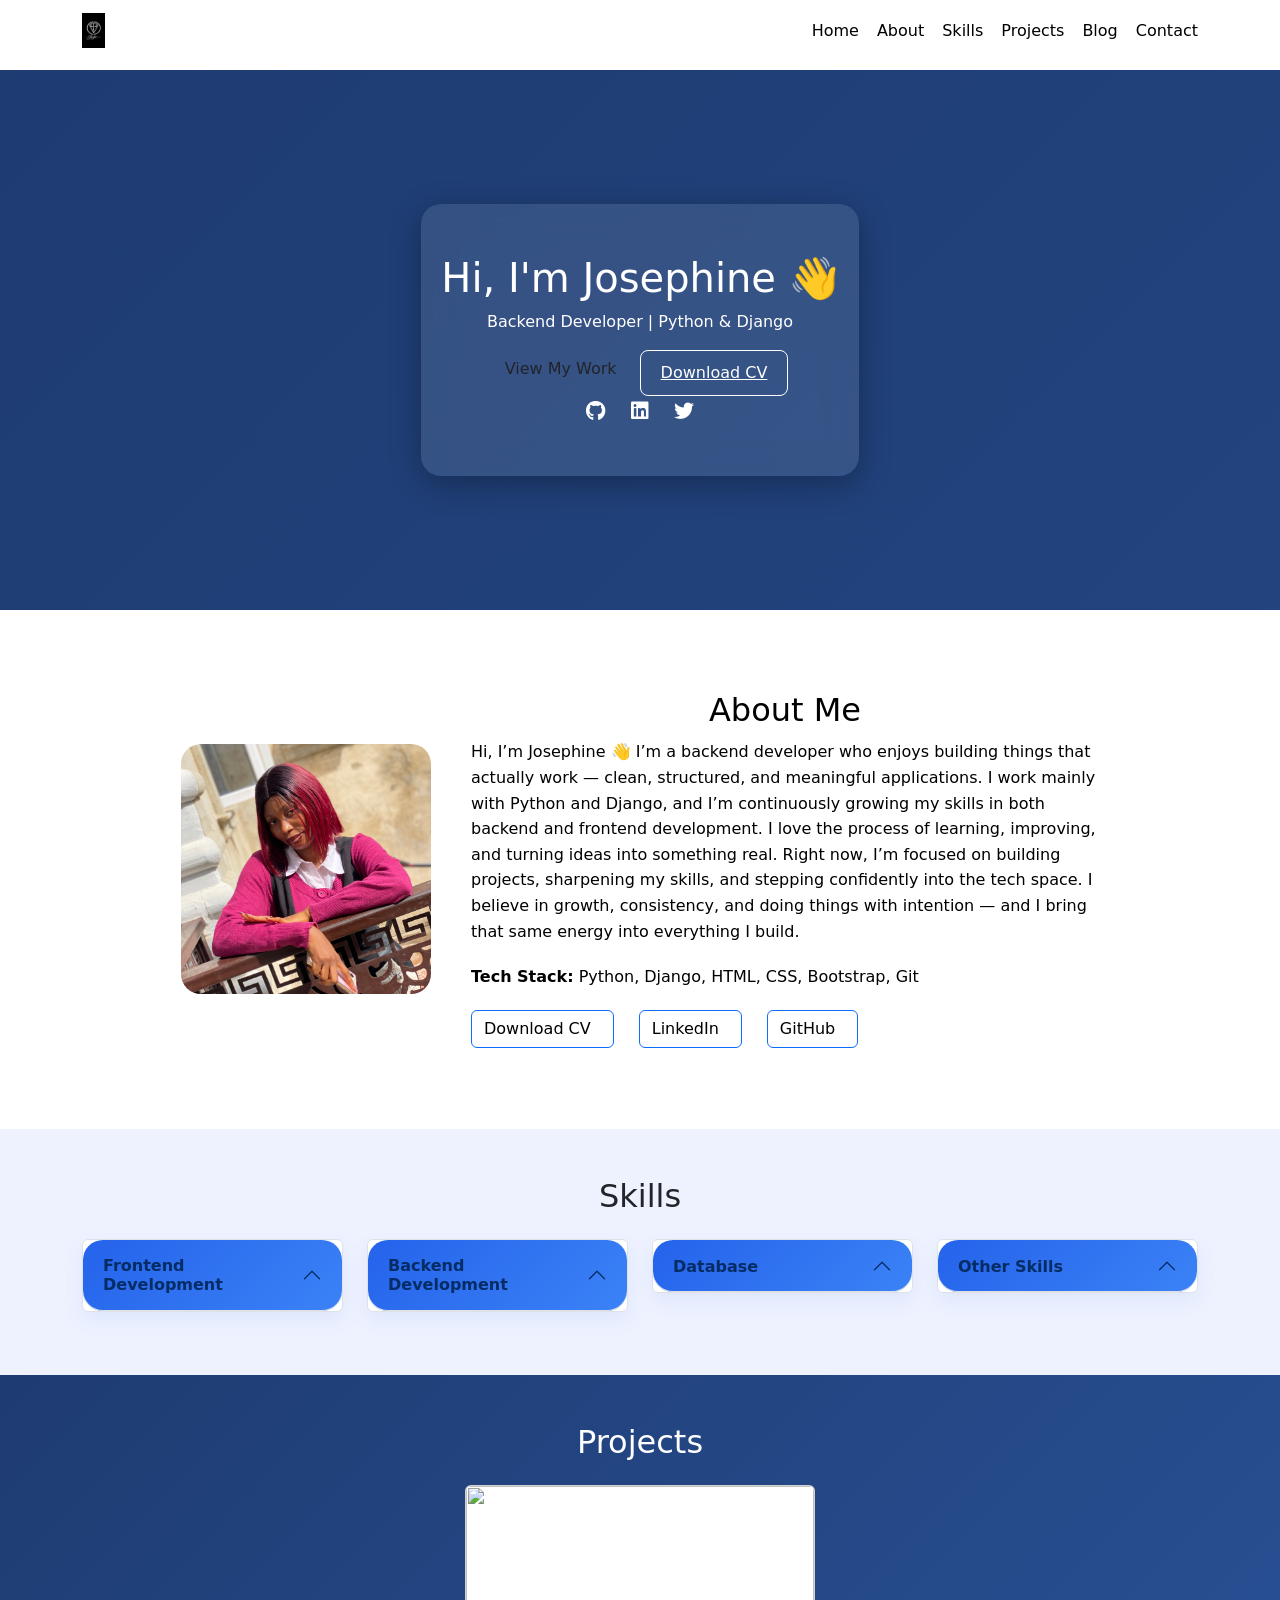
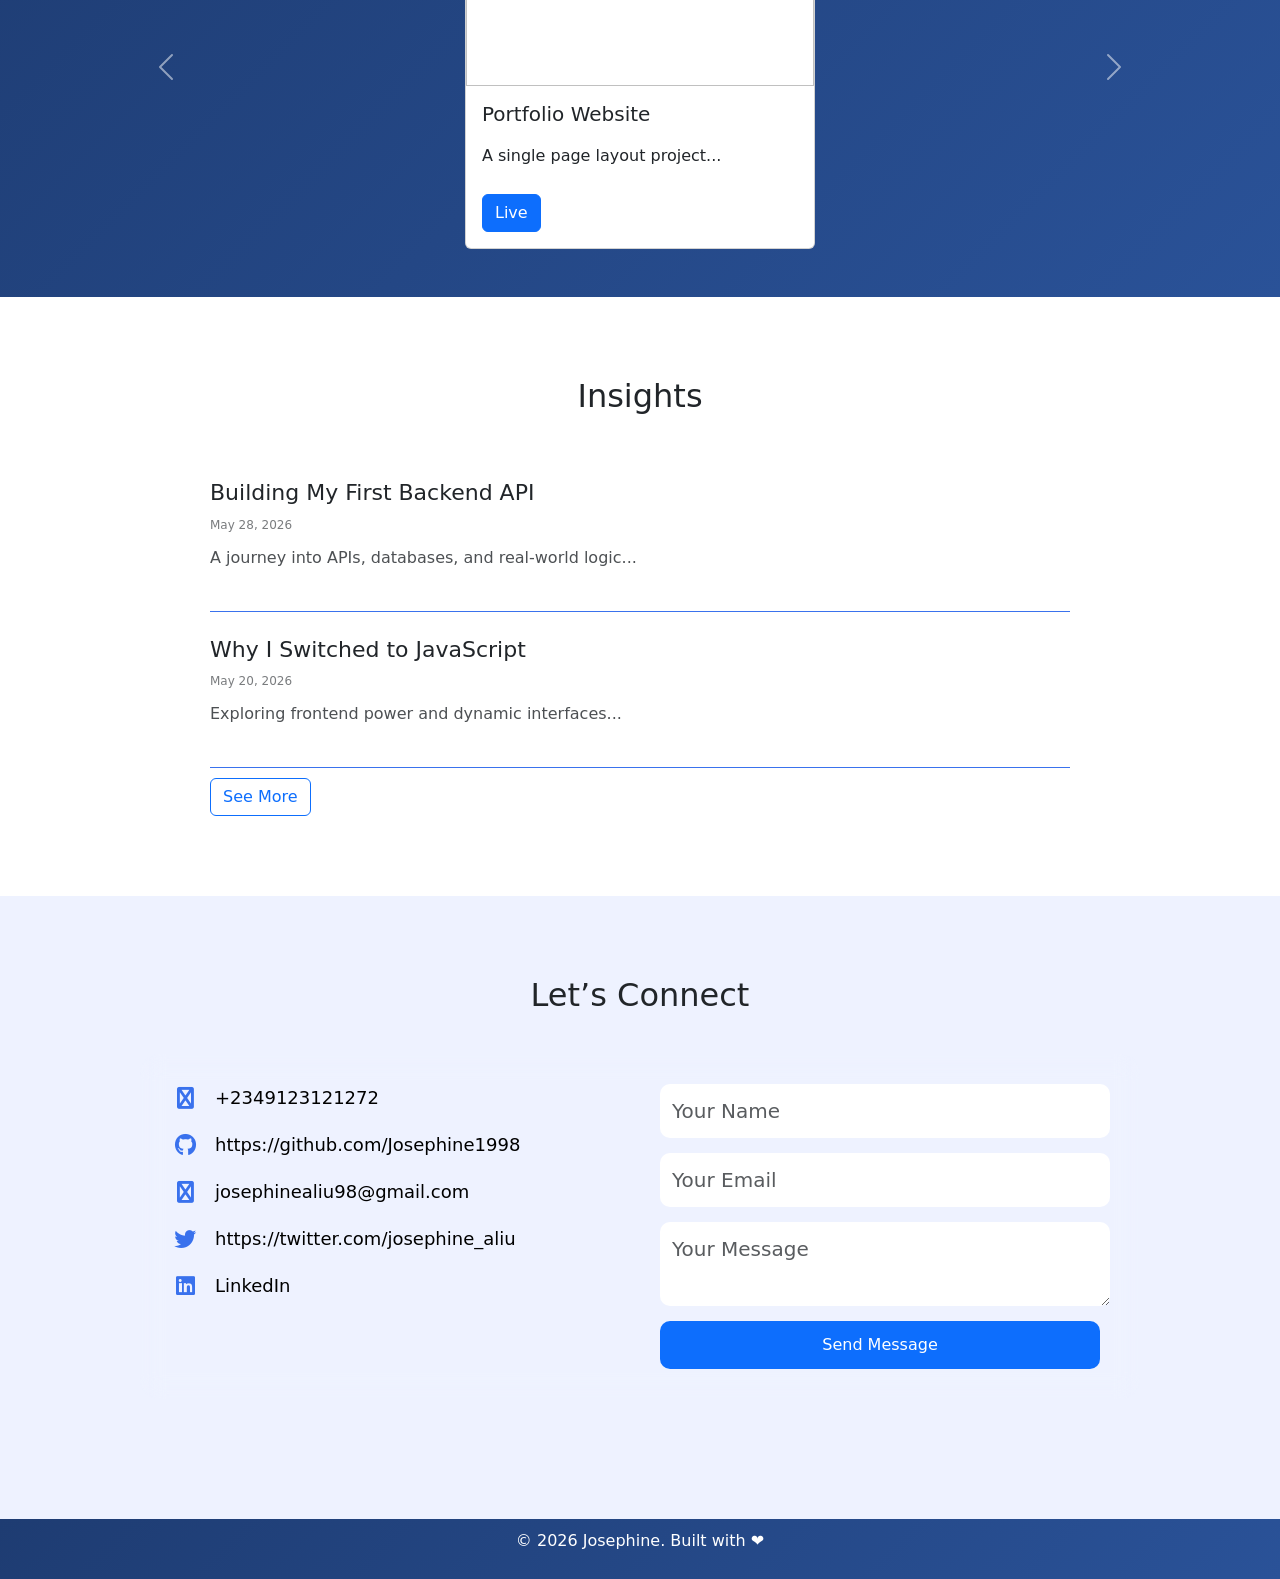
==== commit e118746a: "added a button to the blog section" ====
--- a/index.html
+++ b/index.html
@@ -326,6 +326,9 @@
     </div>
 
   </div>
+  <div class="blog-buttons">
+  <button class="btn btn-outline-primary" type="submit">See More</button>
+  </div>
 </section>
 <!--Contact Section--->
 <section id="contact" class="contact">
--- a/style.css
+++ b/style.css
@@ -163,7 +163,7 @@
   display: flex;
   align-items: center;
   justify-content: center;
-  padding: 20px;
+  padding: 10px;
   background: linear-gradient(135deg, #1e3c72, #2a5298);
   animation: gradientMove 8s ease infinite;
   background-size: 300% 300%;
@@ -184,7 +184,7 @@
   border-radius: 20px;
   backdrop-filter: blur(15px);
   -webkit-backdrop-filter: blur(15px);
-  padding: 50px;
+  padding: 50px 20px;
   text-align: center;
   box-shadow: 0 8px 32px rgba(0,0,0,0.3);
   max-width: 600px;
@@ -285,6 +285,7 @@
 .about-content p {
   line-height: 1.6;
   margin-bottom: 20px;
+  text-align: left;
 }
 
 .about-buttons {
@@ -578,6 +579,10 @@
   width: 100%;
 }
 
+.blog-buttons {
+  margin-top: 10px;
+}
+
 @media (max-width: 768px) {
   .blog {
     padding: 60px 15px;
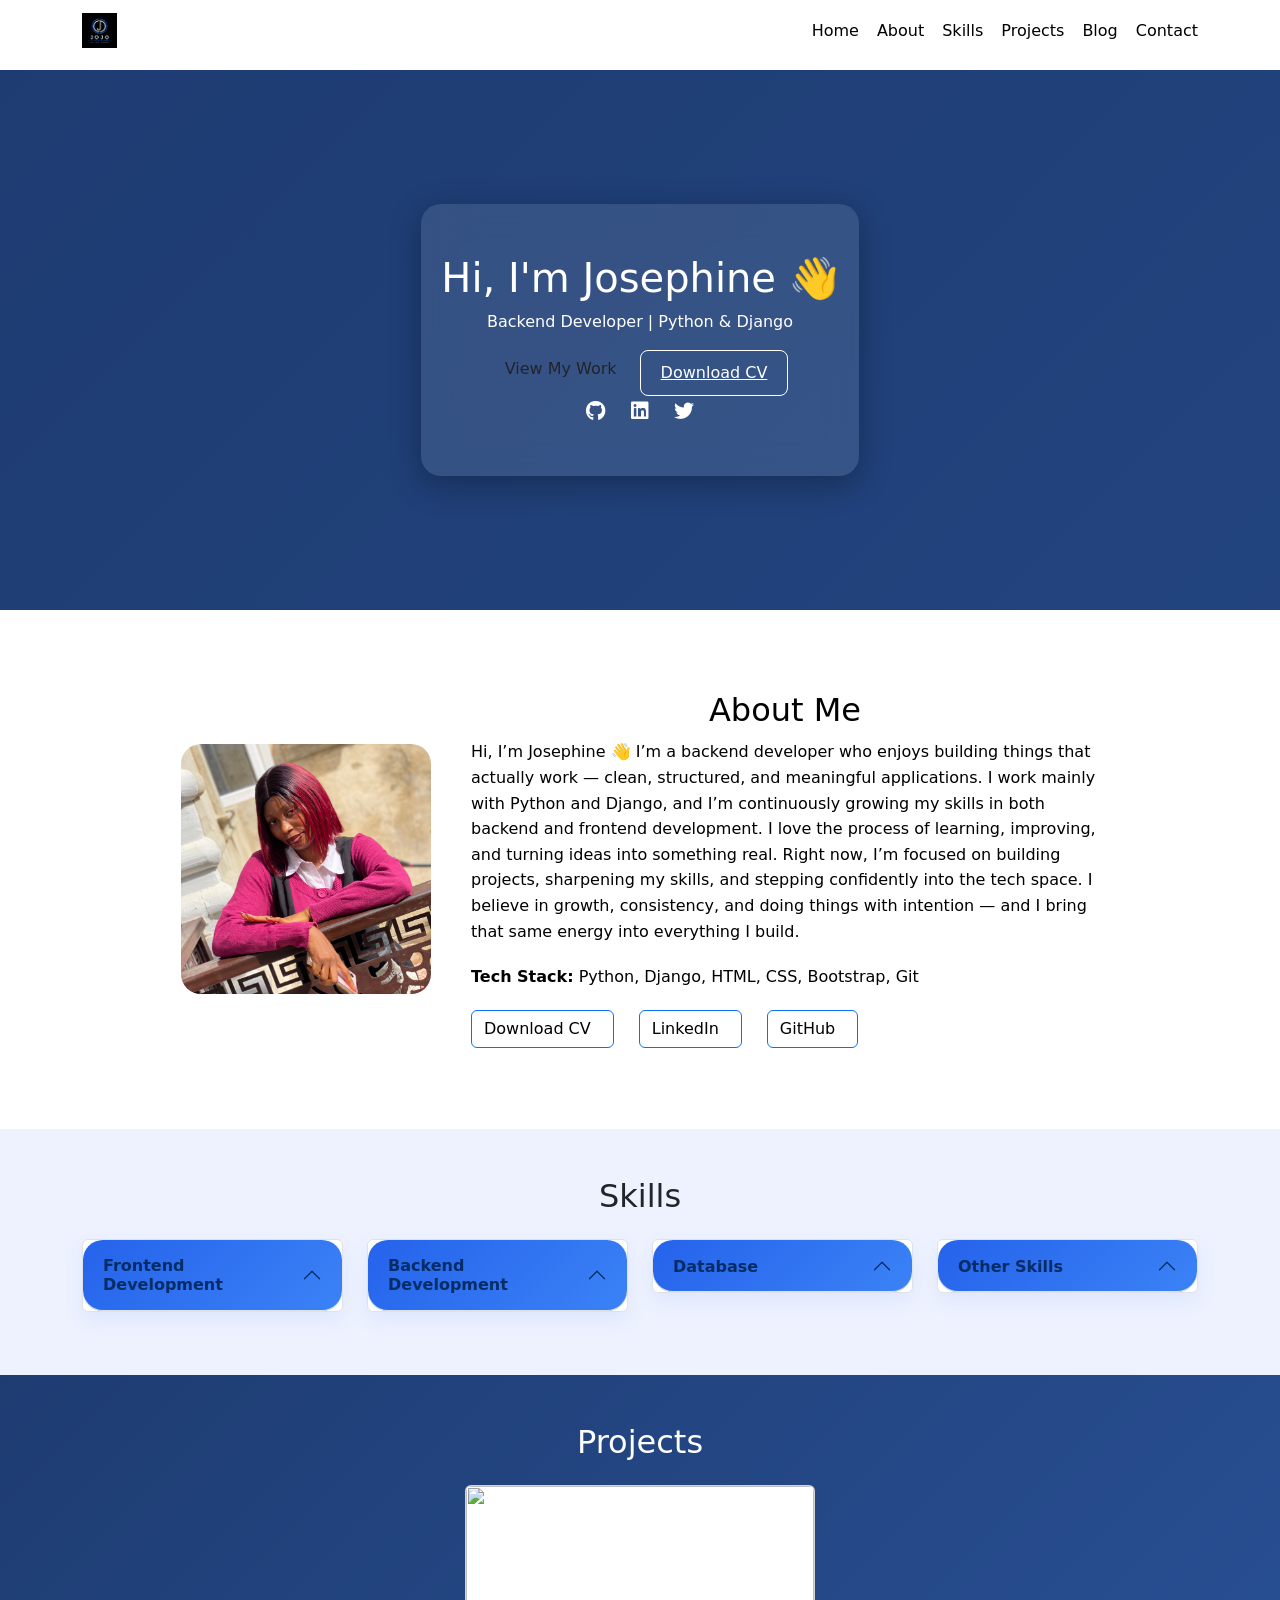
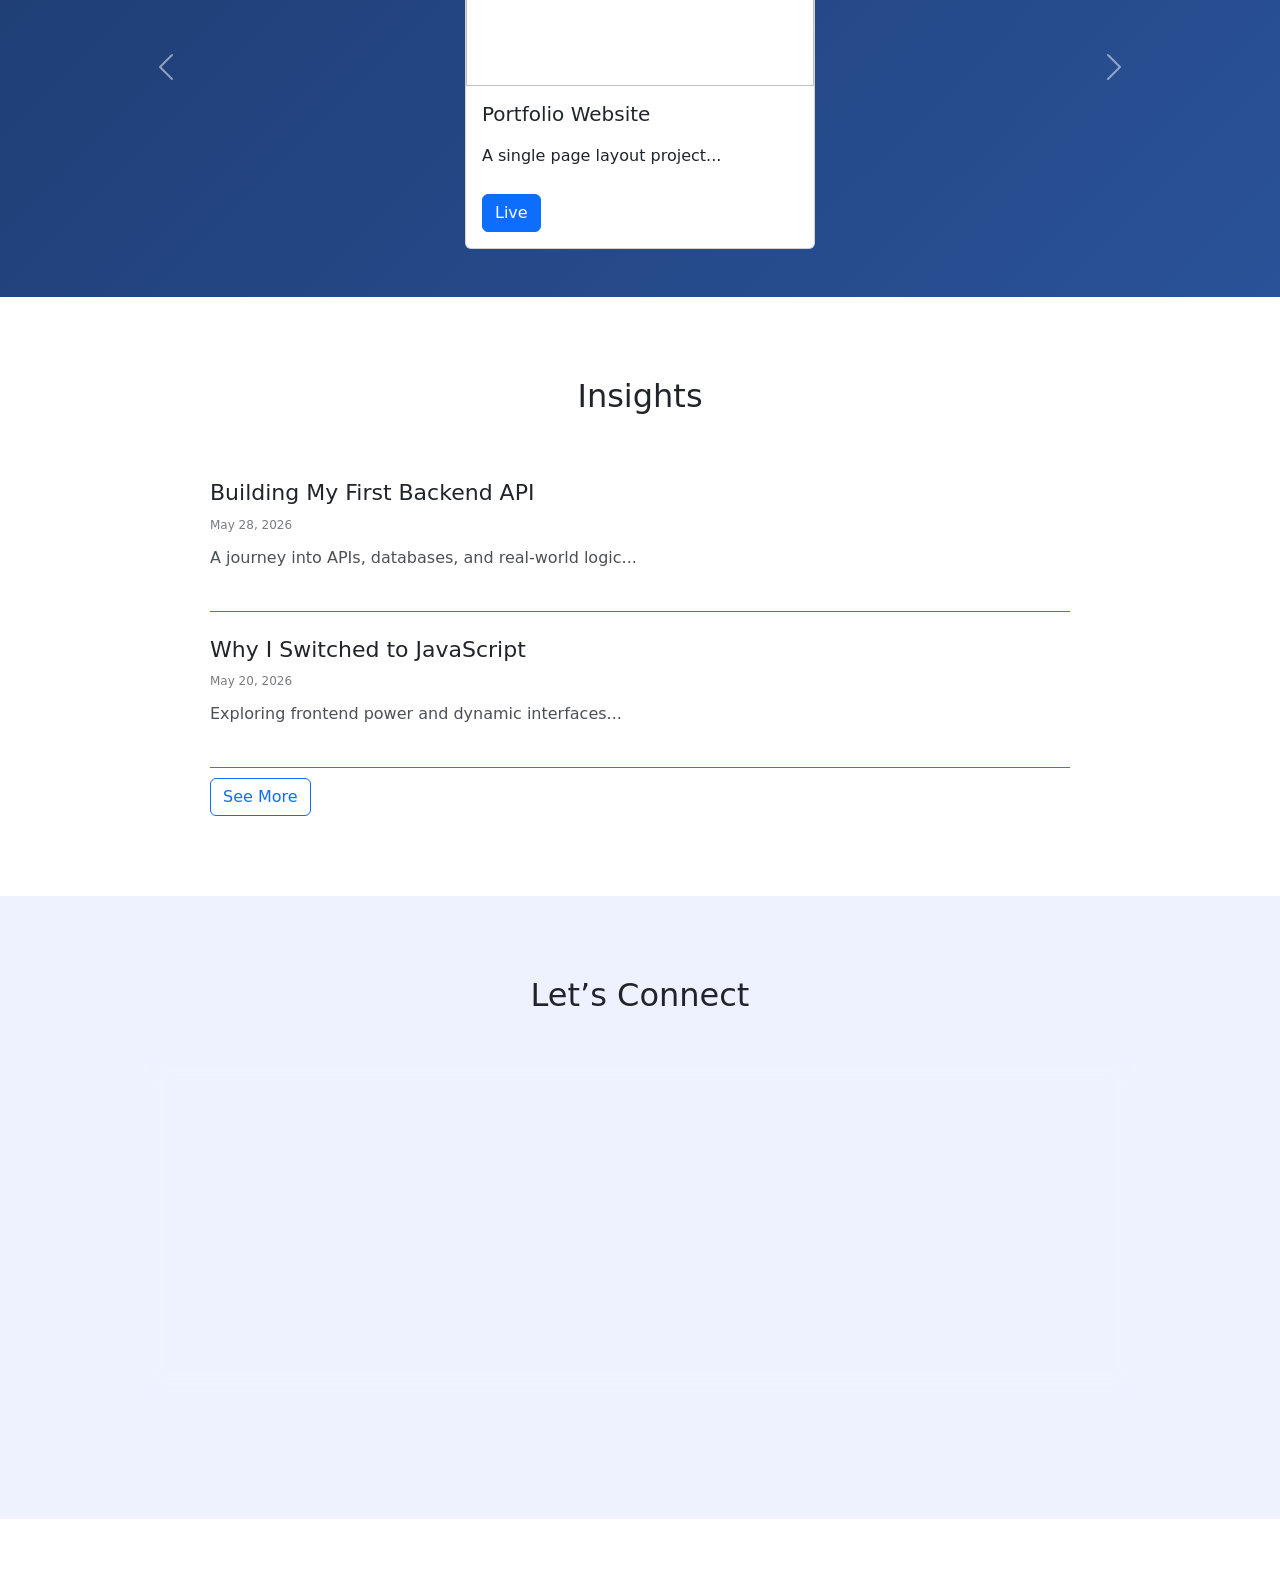
==== commit 357c53b1: "replaced the logo image" ====
--- a/index.html
+++ b/index.html
@@ -18,7 +18,7 @@
   <div class="container nav-wrapper">
 
     <a class="navbar-brand fw-bold" href="#">
-      <img src="./image/logo.jpeg" alt="Logo" height="35">
+      <img src="./image/logoo.png" alt="Logo" height="35">
     </a>
 
     <div class="nav-links">
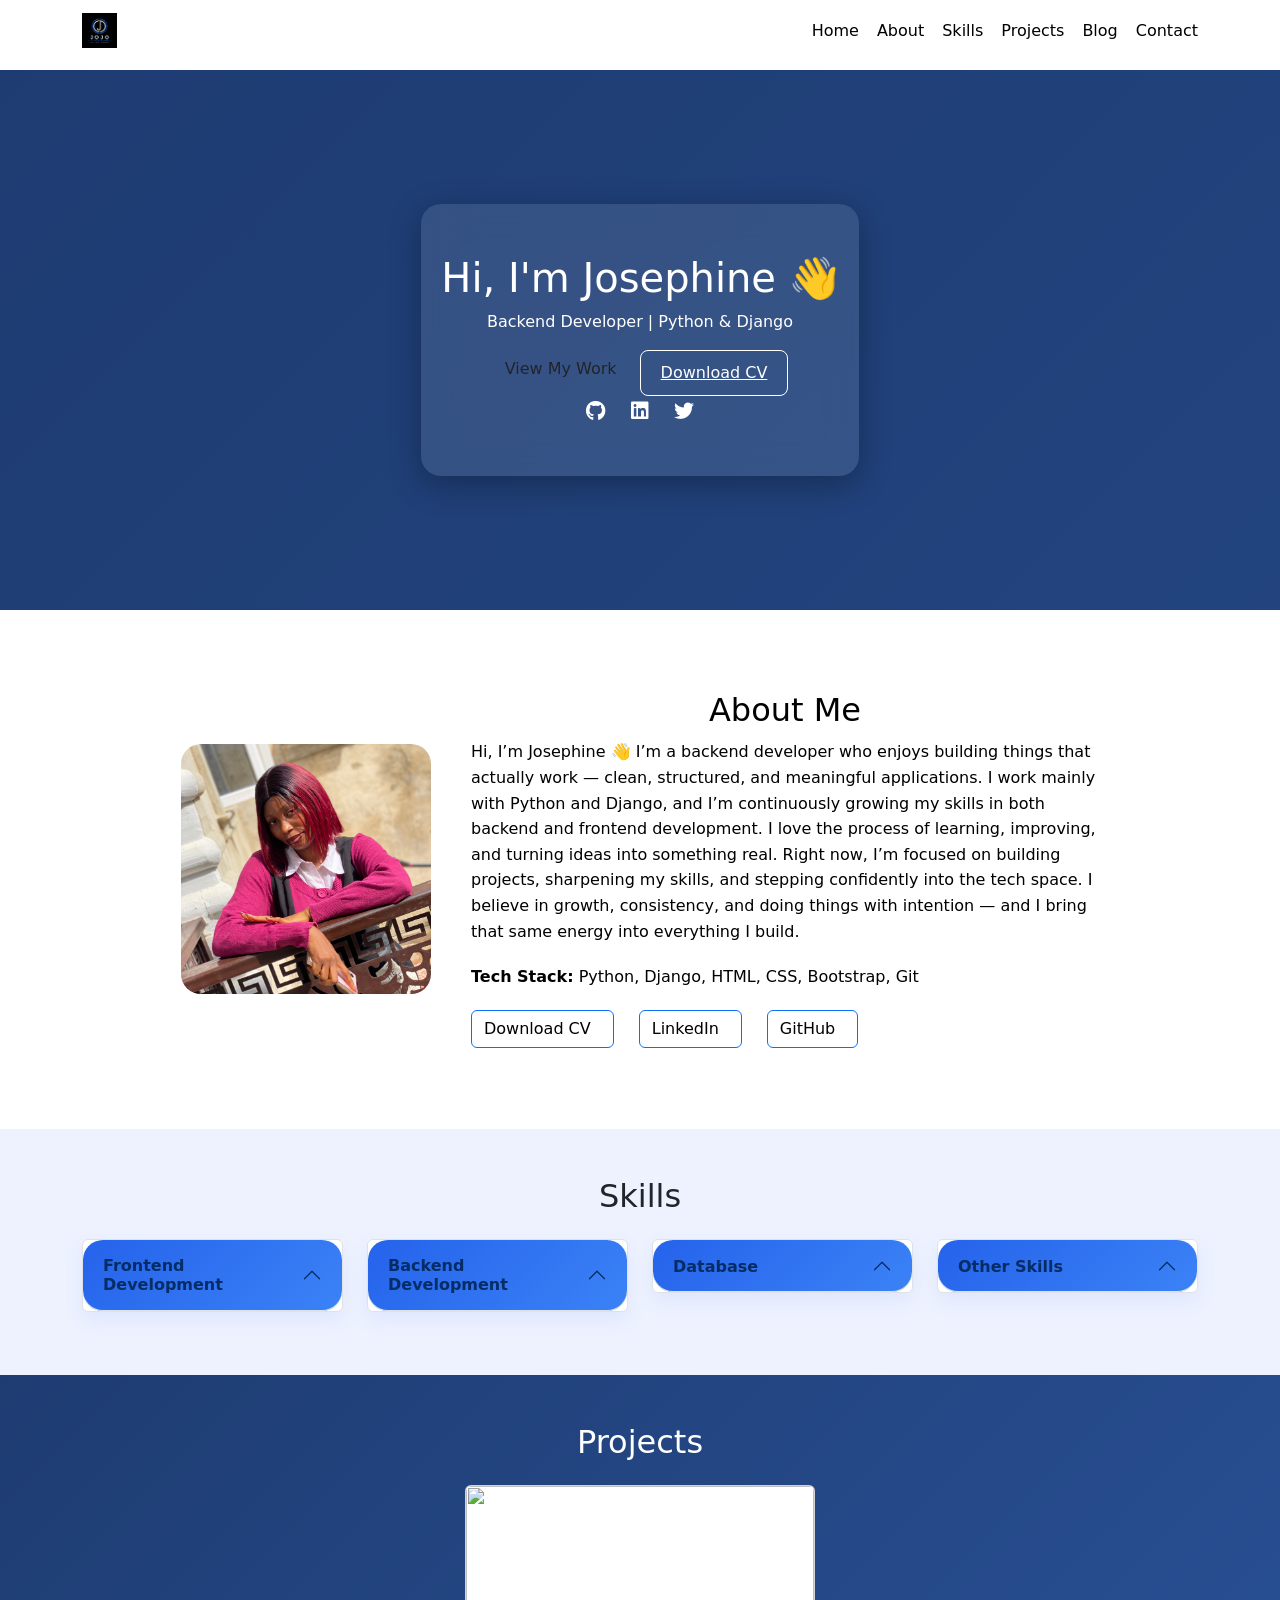
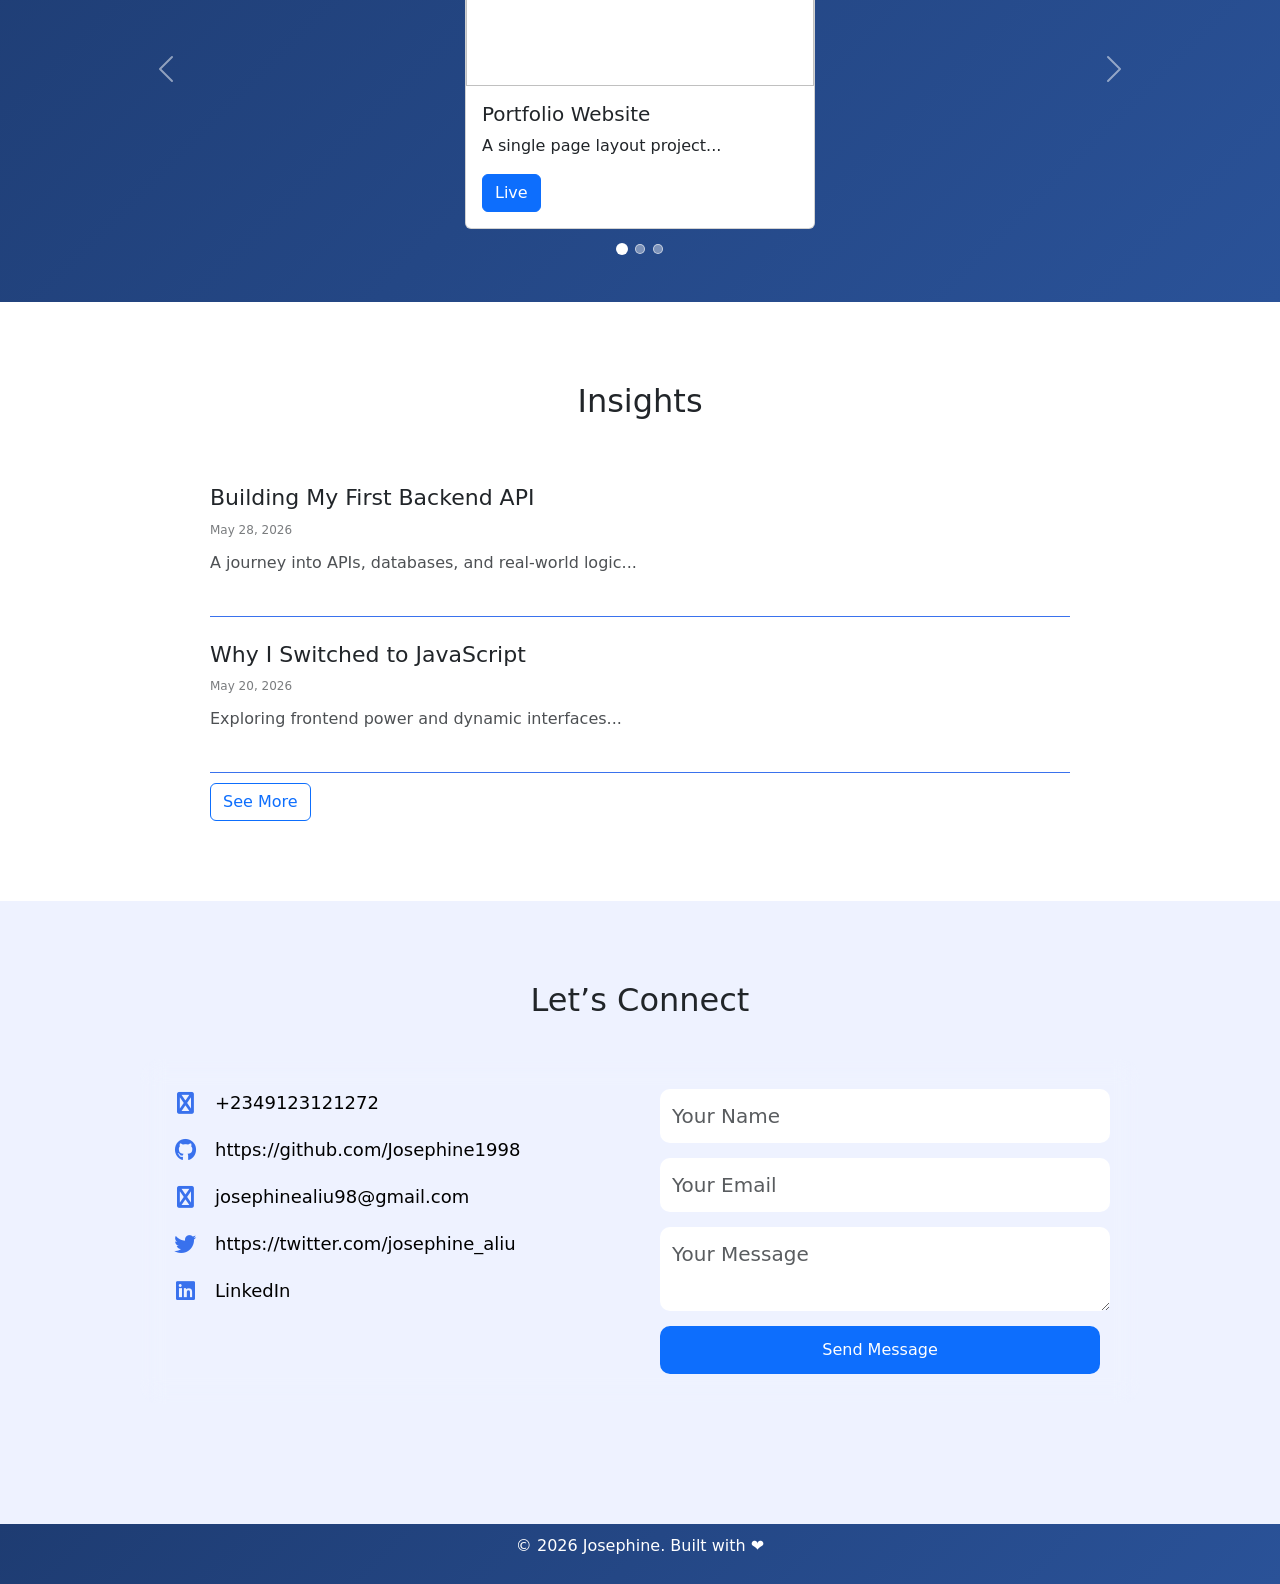
==== commit d1242b0e: "updated project section" ====
--- a/index.html
+++ b/index.html
@@ -242,6 +242,7 @@
 
     <div id="projectsCarousel" class="carousel slide" data-bs-ride="carousel" data-bs-interval="3000">
 
+
   <div class="carousel-inner">
 
     <!-- ITEM 1 -->
@@ -289,11 +290,11 @@
   </div>
 
       <!-- indicators -->
-  <!-- <div class="carousel-indicators">
+  <div class="custom-indicators">
     <button type="button" data-bs-target="#projectsCarousel" data-bs-slide-to="0" class="active"></button>
     <button type="button" data-bs-target="#projectsCarousel" data-bs-slide-to="1"></button>
     <button type="button" data-bs-target="#projectsCarousel" data-bs-slide-to="2"></button>
-  </div> -->
+  </div>
 
   <!-- controls -->
   <button class="carousel-control-prev" type="button" data-bs-target="#projectsCarousel" data-bs-slide="prev">
--- a/style.css
+++ b/style.css
@@ -434,7 +434,7 @@
   padding: 10px;
   display: flex;
   flex-direction: column;
-  gap: 10px;
+  flex-grow: 1;
 }
 
 .card {
@@ -491,7 +491,7 @@
 }
 
 .custom-indicators {
-  position: static;   /* 🔥 removes overlay behavior */
+  position: static !important; /* override Bootstrap's absolute positioning */
   margin-top: 15px;
   display: flex;
   justify-content: center;
@@ -503,24 +503,21 @@
   height: 10px;
   border-radius: 50%;
 
-  background-color: rgba(255, 255, 255, 0.3); /* soft blue-section-friendly look */
-  border: 1px solid rgba(255, 255, 255, 0.5);
-
-  transition: all 0.3s ease;
-  opacity: 0.6;
+  background-color: rgba(255, 255, 255, 0.4);
+  border: 1px solid rgba(255, 255, 255, 0.6);
 }
 
 .custom-indicators .active {
   background-color: #ffffff;
-  opacity: 1;
   transform: scale(1.2);
-  box-shadow: 0 0 10px rgba(255, 255, 255, 0.6);
 }
 
 @media (max-width: 768px) {
-  .project-card {
-    max-width: 320px;
-  }
+
+  .proects-btn {
+    display: none;
+  }
+
 }
 
 /* ================= BLOG ================= */
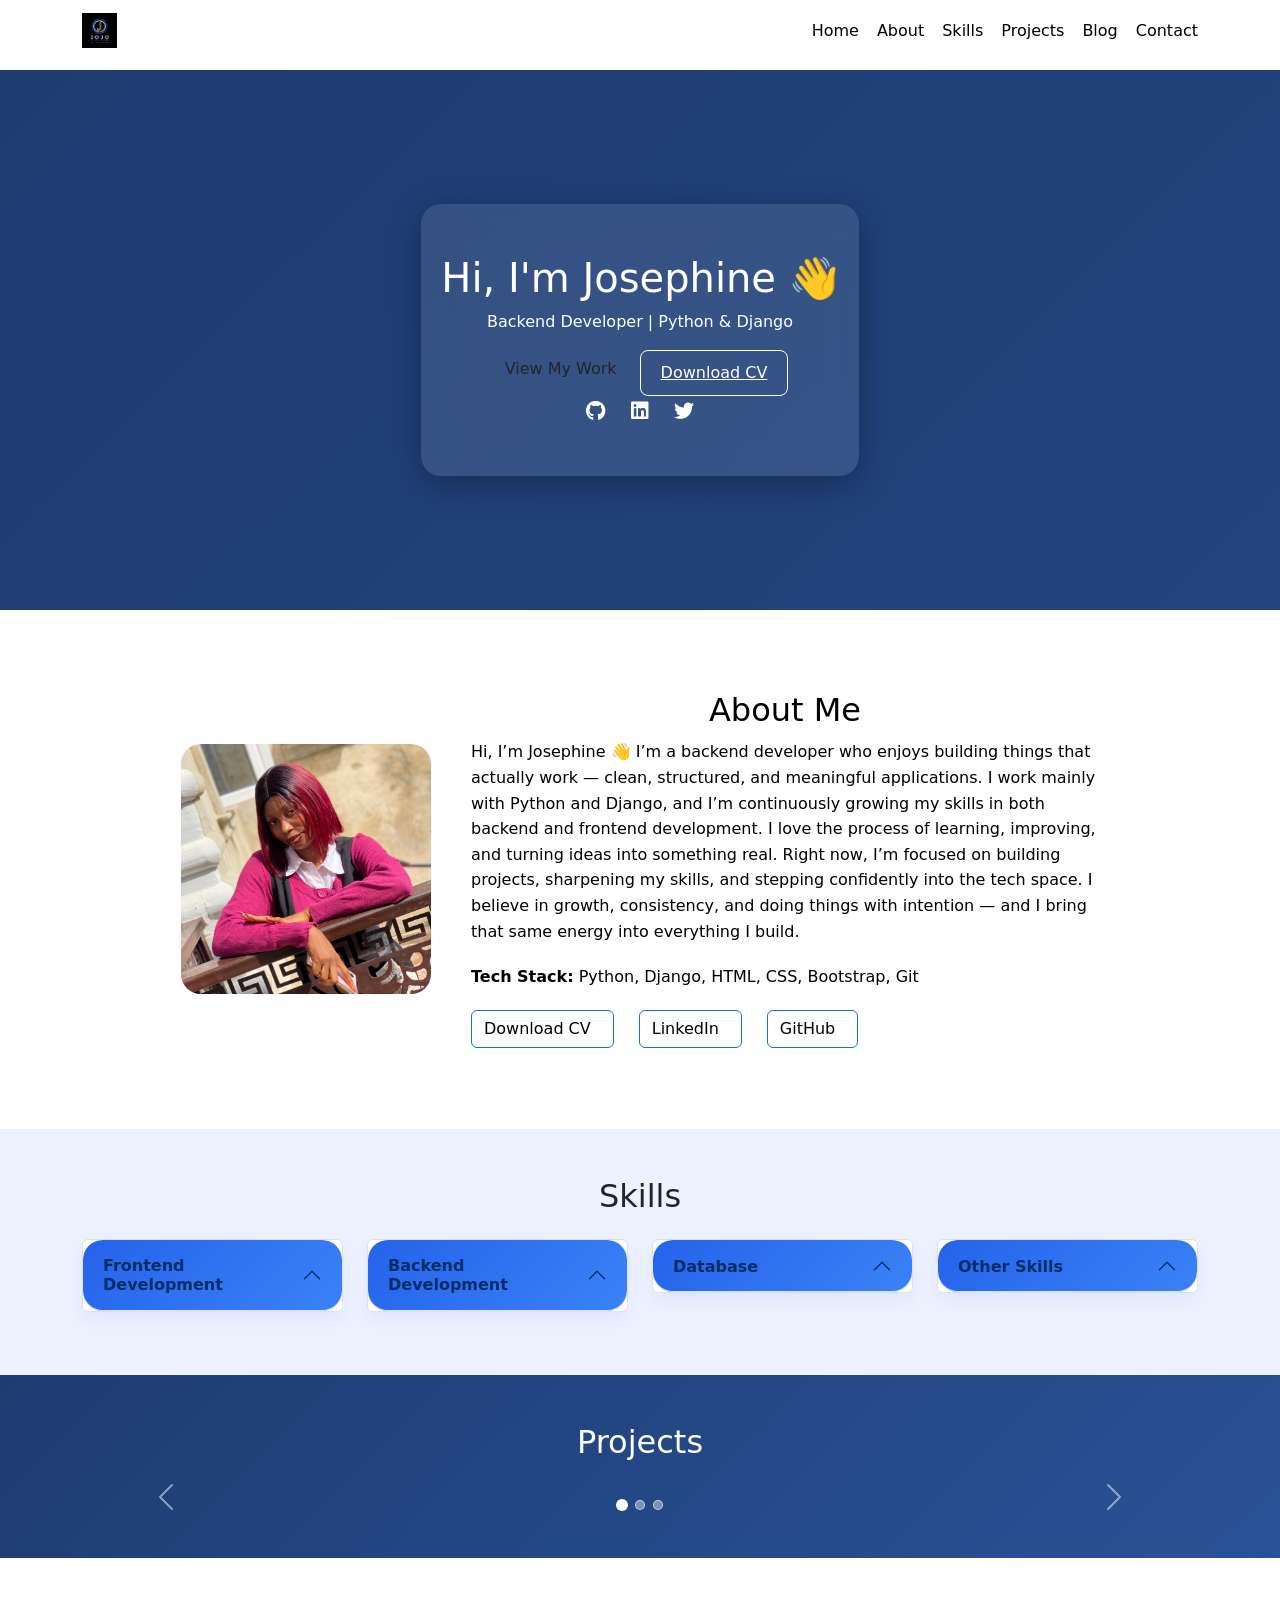
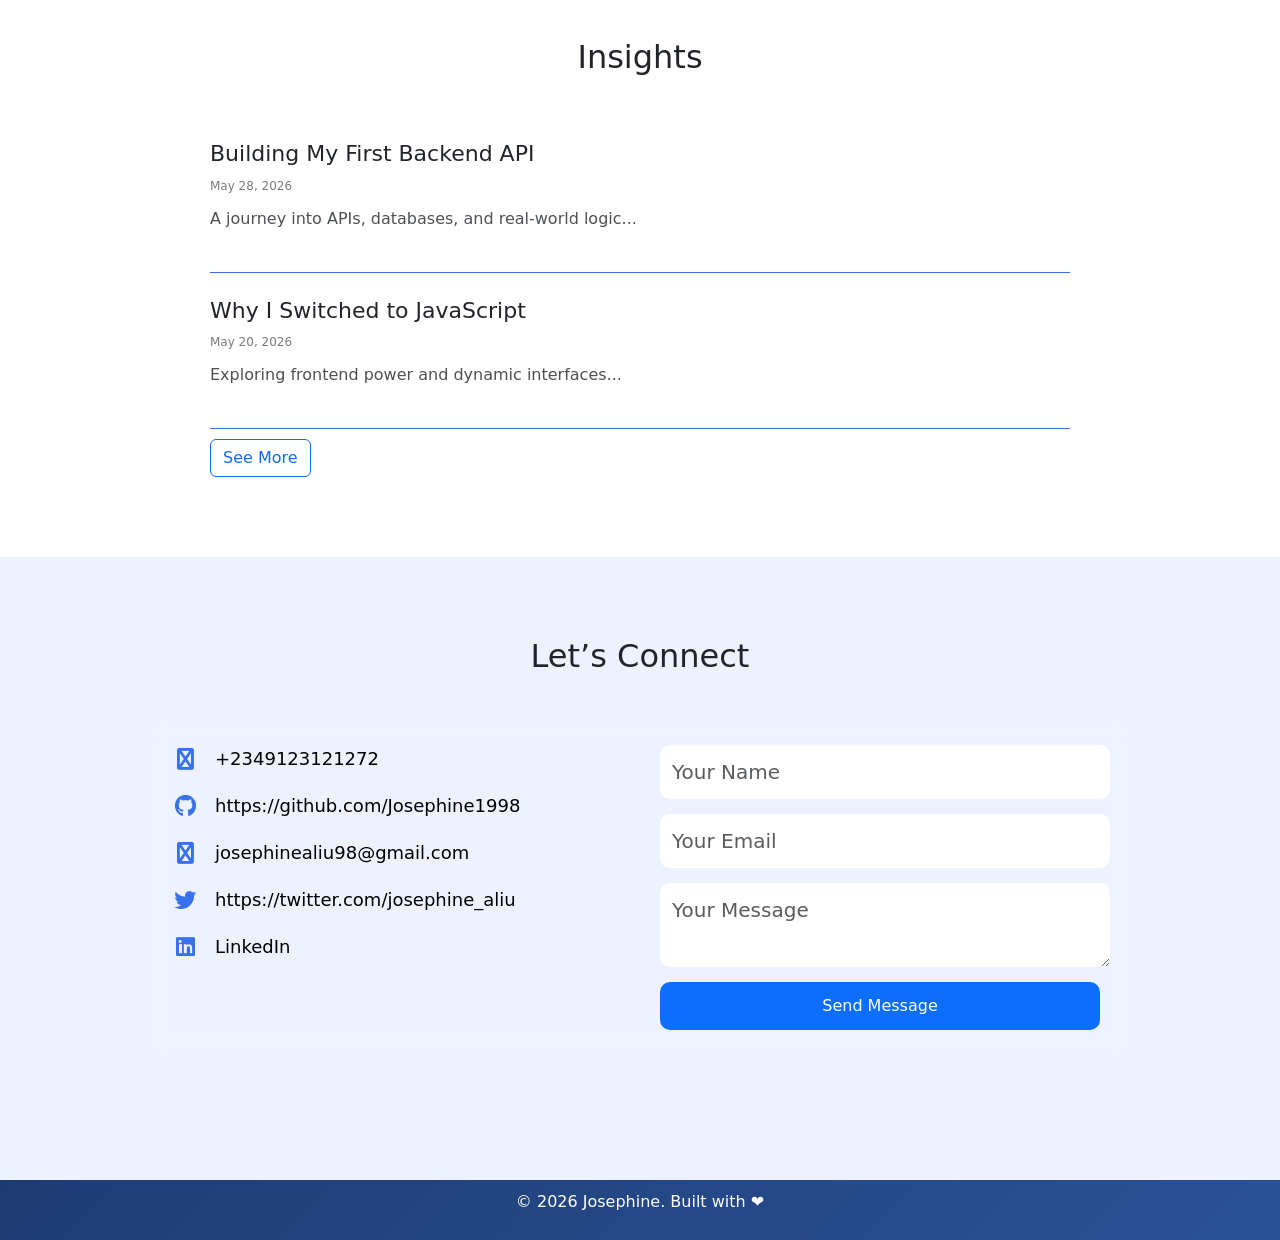
==== commit d4c08a0a: "moving files back to root" ====
--- a/index.html
+++ b/index.html
@@ -243,50 +243,8 @@
     <div id="projectsCarousel" class="carousel slide" data-bs-ride="carousel" data-bs-interval="3000">
 
 
-  <div class="carousel-inner">
-
-    <!-- ITEM 1 -->
-    <div class="carousel-item active">
-      <div class="d-flex justify-content-center">
-        <div class="card project-card">
-          <img src="./image/IMG_6906.JPG" class="card-img-top">
-          <div class="card-body">
-            <h5>Portfolio Website</h5>
-            <p>A single page layout project...</p>
-            <a href="https://josephine1998.github.io/my_portfolio/" class="btn btn-primary">Live</a>
-          </div>
-        </div>
-      </div>
-    </div>
-
-    <!-- ITEM 2 -->
-    <div class="carousel-item">
-      <div class="d-flex justify-content-center">
-        <div class="card project-card">
-          <img src="./image/IMG_6779.PNG" class="card-img-top">
-          <div class="card-body">
-            <h5>Birthday Website</h5>
-            <p>A single page layout project...</p>
-            <a href="https://josephine1998.github.io/joshua-Birthday/" class="btn btn-primary">Live</a>
-          </div>
-        </div>
-      </div>
-    </div>
-
-    <!-- ITEM 3 -->
-    <div class="carousel-item">
-      <div class="d-flex justify-content-center">
-        <div class="card project-card">
-          <img src="./image/IMG_6779.PNG" class="card-img-top">
-          <div class="card-body">
-            <h5>Birthday Website</h5>
-            <p>A single page layout project...</p>
-            <a href="https://josephine1998.github.io/joshua-Birthday/" class="btn btn-primary">Live</a>
-          </div>
-        </div>
-      </div>
-    </div>
-
+  <div class="carousel-inner" id="carouselInner">
+    <!-- Js injects slides here -->
   </div>
 
       <!-- indicators -->
@@ -383,5 +341,6 @@
 <footer class="footer">
   <p>© 2026 Josephine. Built with ❤️</p>
 </footer>
+<script src="./script.js"></script>
 </body>
 </html>
